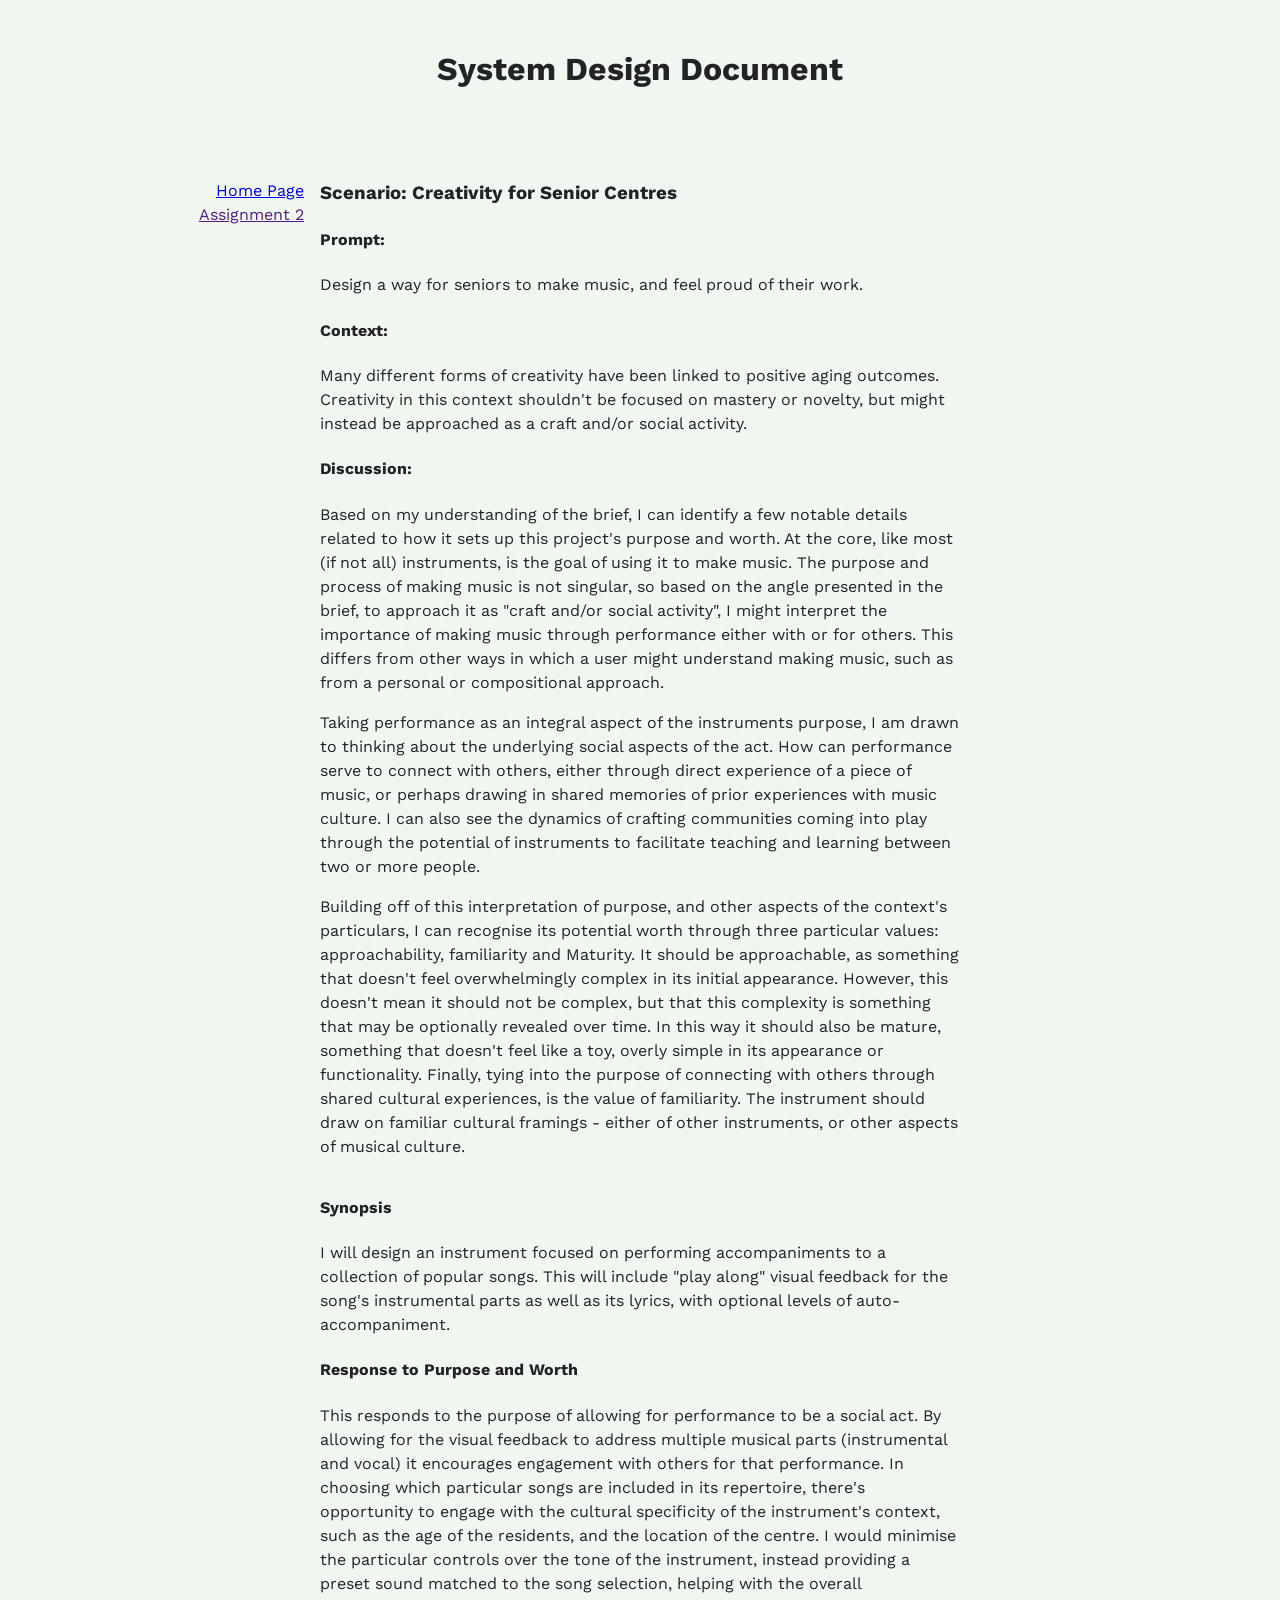
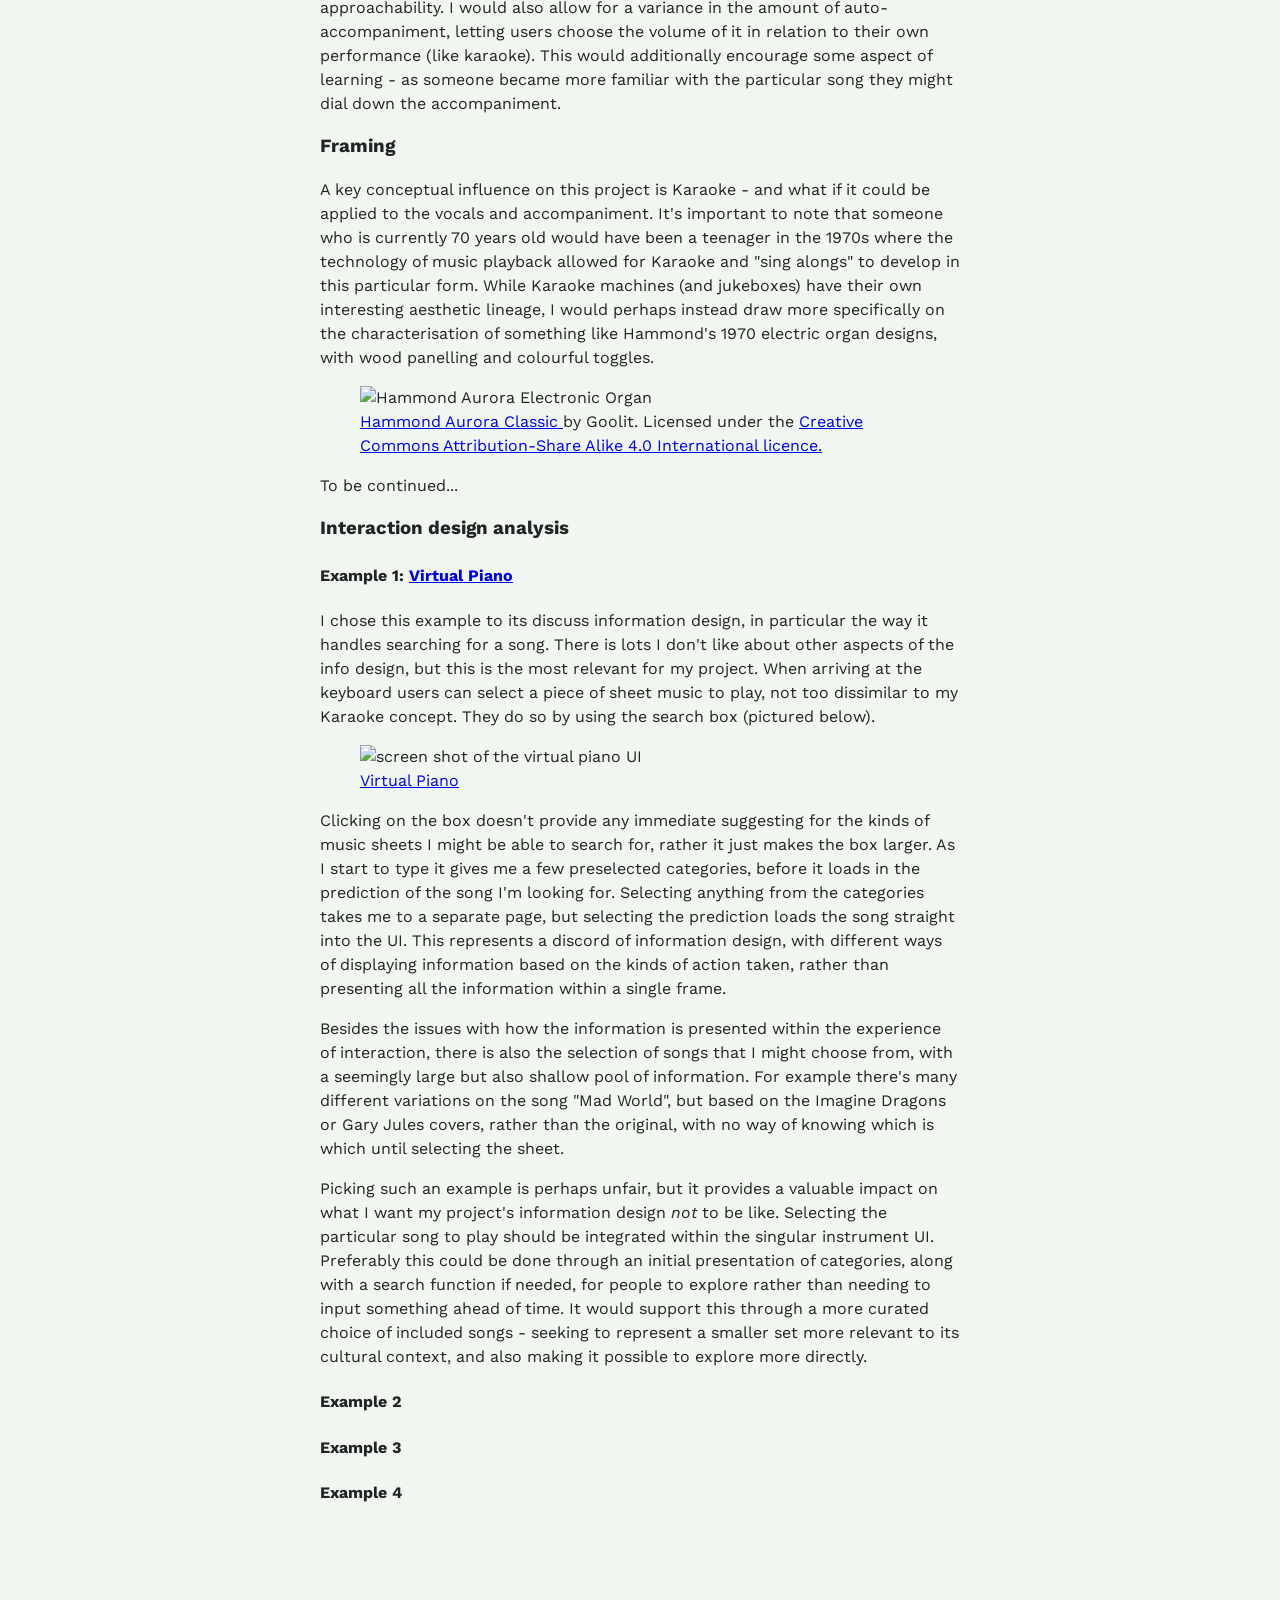
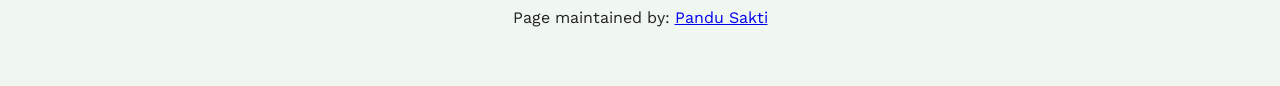
==== Assignment1.html @ c4a5e661 "added ass1 added assignment 1 section to my page since last week I arrive late" ====
<!doctype html>
<html lang="en">
<head>
    <meta charset="UTF-8">
    <meta name="viewport"
          content="width=device-width, user-scalable=no, initial-scale=1.0, maximum-scale=1.0, minimum-scale=1.0">
    <meta http-equiv="X-UA-Compatible" content="ie=edge">

<!-- !!!!! -->
<!--    change this to refer to your specific page  -->
    <title>Assightment 1</title>

<!-- !!!!! -->
<!--  change this to your preferred icon  -->
    <!-- favicon was sourced from favicon.io but the original graphics are copyright 2020 Twitter, Inc
    and other contributors -->
    <!-- They are licensed under CC-BY 4.0 as linked below -->
    <!-- https://creativecommons.org/licenses/by/4.0/ -->
    <link rel="icon" type="image/png" href="./assets/icons/favicon.png">

    <link rel="stylesheet" href="reset.css">
    <link rel="stylesheet" href="style.css">
</head>
<body>

    <header>
<!-- !!!!! -->
<!--    change this to your preferred online name  -->
        <h1>System Design Document</h1>
    </header>

    <div class="mainNavContainer">

        <nav>
            <a href="index.html">Home Page</a>
            <a href="">Assignment 2</a>
        </nav>

        <main>

            <section id="scenario-section">

                <h3>Scenario: Creativity for Senior Centres</h3>

                <h4>Prompt:</h4>

                <p>Design a way for seniors to make music, and feel proud of their work.</p>

                <h4>Context:</h4>

                <p>
                    Many different forms of creativity have been linked to positive aging outcomes. Creativity in this
                    context shouldn't be focused on mastery or novelty, but might instead be approached as a craft
                    and/or social activity.
                </p>

                <h4>Discussion:</h4>

                <p>
                    Based on my understanding of the brief, I can identify a few notable details related to how it
                    sets up this project's purpose and worth. At the core, like most (if not all) instruments, is the goal
                    of using it to make music. The purpose and process of making music is not singular, so based on the
                    angle presented in the brief, to approach it as "craft and/or social activity", I might interpret
                    the importance of making music through performance either with or for others. This differs from other
                    ways in which a user might understand making music, such as from a personal or compositional approach.
                </p>

                <p>
                    Taking performance as an integral aspect of the instruments purpose, I am drawn to thinking about
                    the underlying social aspects of the act. How can performance serve to connect with others, either
                    through direct experience of a piece of music, or perhaps drawing in shared memories of prior
                    experiences with music culture. I can also see the dynamics of crafting communities coming into play
                    through the potential of instruments to facilitate teaching and learning between two or more people.
                </p>

                <p>
                    Building off of this interpretation of purpose, and other aspects of the context's particulars, I can
                    recognise its potential worth through three particular values: approachability, familiarity and Maturity.
                    It should be approachable, as something that doesn't feel overwhelmingly complex in its initial appearance.
                    However, this doesn't mean it should not be complex, but that this complexity is something that may
                    be optionally revealed over time. In this way it should also be mature, something that doesn't feel
                    like a toy, overly simple in its appearance or functionality. Finally, tying into the purpose of
                    connecting with others through shared cultural experiences, is the value of familiarity. The instrument
                    should draw on familiar cultural framings - either of other instruments, or other aspects of musical
                    culture.
                </p>

            </section>

            <section>

                <h4>Synopsis</h4>

                <p>
                    I will design an instrument focused on performing accompaniments to a collection of popular songs. This
                    will include "play along" visual feedback for the song's instrumental parts as well as its lyrics,
                    with optional levels of auto-accompaniment.
                </p>

                <h4>Response to Purpose and Worth</h4>

                <p>
                    This responds to the purpose of allowing for performance to be a social act. By allowing for the visual
                    feedback to address multiple musical parts (instrumental and vocal) it encourages engagement with
                    others for that performance. In choosing which particular songs are included in its repertoire,
                    there's opportunity to engage with the cultural specificity of the instrument's context, such as the
                    age of the residents, and the location of the centre. I would minimise the particular controls over
                    the tone of the instrument, instead providing a preset sound matched to the song selection, helping
                    with the overall approachability. I would also allow for a variance in the amount of auto-accompaniment,
                    letting users choose the volume of it in relation to their own performance (like karaoke). This would
                    additionally encourage some aspect of learning - as someone became more familiar with the particular
                    song they might dial down the accompaniment.
                </p>

            </section>

            <section>
                <h3>Framing</h3>
                <p>
                    A key conceptual influence on this project is Karaoke - and what if it could be applied to the
                    vocals and accompaniment. It's important to note that someone who is currently 70 years old would
                    have been a teenager in the 1970s where the technology of music playback allowed for Karaoke and
                    "sing alongs" to develop in this particular form. While Karaoke machines (and jukeboxes) have their
                    own interesting aesthetic lineage, I would perhaps instead draw more specifically on the characterisation
                    of something like Hammond's 1970 electric organ designs, with wood panelling and colourful toggles.
                </p>
                <figure>
                    <img src="https://upload.wikimedia.org/wikipedia/commons/9/9a/Hammond_Aurora_Classic.jpg" alt="Hammond Aurora Electronic Organ">
                    <figcaption>
                        <a href="https://commons.wikimedia.org/wiki/File:Hammond_Aurora_Classic.jpg">
                            Hammond Aurora Classic
                        </a>
                         by Goolit. Licensed under the
                        <a href="https://creativecommons.org/licenses/by-sa/4.0/deed.en">
                            Creative Commons Attribution-Share Alike 4.0 International licence.
                        </a>
                    </figcaption>
                </figure>
                <p>
                    To be continued...
                </p>

            </section>

            <section>
                <h3>Interaction design analysis</h3>
                <h4>
                    Example 1:
                    <a href="https://virtualpiano.net/?song-post-32683" target="_blank">Virtual Piano</a>
                </h4>
                <p>
                    I chose this example to its discuss information design, in particular the way it handles
                    searching for a song. There is lots I don't like about other aspects of the info design, but
                    this is the most relevant for my project. When arriving at the keyboard users can select a
                    piece of sheet music to play, not too dissimilar to my Karaoke concept. They do so by using
                    the search box (pictured below).
                </p>

                <figure>
                    <img src="./assets/images/virtualPiano_screenGrab1.PNG.jpg" alt="screen shot of the virtual piano UI">
                    <figcaption>
                        <a href="https://virtualpiano.net/">Virtual Piano</a>
                    </figcaption>
                </figure>

                <p>
                    Clicking on the box doesn't provide any immediate suggesting for the kinds of music sheets I might
                    be able to search for, rather it just makes the box larger. As I start to type it gives me a few
                    preselected categories, before it loads in the prediction of the song I'm looking for. Selecting
                    anything from the categories takes me to a separate page, but selecting the prediction loads the
                    song straight into the UI. This represents a discord of information design, with different ways of
                    displaying information based on the kinds of action taken, rather than presenting all the information
                    within a single frame.
                </p>
                <p>
                    Besides the issues with how the information is presented within the experience of interaction, there
                    is also the selection of songs that I might choose from, with a seemingly large but also shallow pool
                    of information. For example there's many different variations on the song "Mad World", but based on
                    the Imagine Dragons or Gary Jules covers, rather than the original, with no way of knowing which is
                    which until selecting the sheet.
                </p>
                <p>
                    Picking such an example is perhaps unfair, but it provides a valuable impact on what I want my
                    project's information design <em>not</em> to be like. Selecting the particular song to play should
                    be integrated within the singular instrument UI. Preferably this could be done through an initial
                    presentation of categories, along with a search function if needed, for people to explore rather than
                    needing to input something ahead of time. It would support this through a more curated choice of
                    included songs - seeking to represent a smaller set more relevant to its cultural context, and also
                    making it possible to explore more directly.
                </p>
                <h4>Example 2</h4>
                <h4>Example 3</h4>
                <h4>Example 4</h4>
            </section>

        </main>
    
        <!-- this is an empty element which helps with spacing -->
        <aside></aside>

    </div>

    <footer>
        <p>
<!-- !!!!! -->
<!--    change this to your preferred online name and update link to refer to your github page  -->
            Page maintained by:
            <a href="https://github.com/pandurmit" target="_blank">
            Pandu Sakti
            </a>
            <a href="link miro"
                Community of Practice Documentation
        </p>
    </footer>
</body>
</html>
---- style.css ----
/*!!!!!*/
/*add in your own font imports here*/
/*remember to update them in the rest of the CSS : eg the body selector*/
@import url('https://fonts.googleapis.com/css2?family=Work+Sans:ital,wght@0,100..900;1,100..900&display=swap');

/*!!!!!*/
/*change out, and/or add colours to the colour scheme*/
:root{
    /* basic 2-bit palette from 1bit Monitor Glow Palette by Polyducks */
    /* https://lospec.com/palette-list/1bit-monitor-glow */
    --colour-1: #222323;
    --colour-2: #f0f6f0;
}

/* this swaps the colour order to account for user's OS dark mode */
/*!!!!!*/
/*remember to update the colours here too to reflect the above changes*/
@media (prefers-color-scheme: dark) {
    :root{
        --colour-1: #f0f6f0;
        --colour-2: #222323;
    }
}


body {
    background-color: var(--colour-2);
    color: var(--colour-1);
    font-family: 'Work Sans', sans-serif;
    line-height: 1.5;
    padding: 1rem;
    display: flex;
    flex-direction: column;
    gap: 1rem;
}

header {
    display: flex;
    justify-content: center;
    margin-block-end: 3rem;
}

.mainNavContainer {
    flex: 1;
    display: flex;
    justify-content: center;
    gap: 1rem;
}

nav {
    display: flex;
    flex-direction: column;
    min-width: fit-content;
    flex: 1;
    align-items: flex-end;
}

main {
    display: flex;
    flex-direction: column;
    align-items: center;
}

Section {
    max-width: 80rch;
}

h3 {
    margin-top: 0;
}

aside {
    visibility: hidden;
    flex: 1;
}

footer {
    display: flex;
    justify-content: center;
    margin-block-start: 3rem;
}

/*technique from Kevin Powell*/
/*https://youtu.be/CU8Plk-53RU?si=zMpP0Pfbg1SaXeDB&t=255*/
/*longer post about how this works and the * + * selector*/
/*https://alistapart.com/article/axiomatic-css-and-lobotomized-owls/*/
.prose > * + * {
    margin-block-start: var(--prose-flow, 1em);
}

/* breakpoints from Material Design Spec https://m3.material.io/foundations/layout/breakpoints/overview */
/* while sometimes mobile first is recommended, as we will be focused on desktop, we will start there */

/* assumed base sizing is large (1200–1599px) : desktop  */

/* extra-large breakpoint : desktop, ultrawide monitors */
@media (width > 1600px) {

}

/* expanded breakpoint : phone or tablet in landscape, desktop */
@media (width < 1200px) {
    header {
        margin-block-end: 2rem;
    }
    footer {
        margin-block-start: 2rem;
    }
}
/* medium breakpoint : tablet in portrait */
@media (width < 840px) {
    header {
        margin-block-end: 1rem;
    }
    .mainNavContainer {
        flex-direction: column;
        justify-content: flex-start;
        align-items: center;
    }
    nav {
        flex: 0;
        width: 100%;
        max-width: 80rch;
        justify-content: space-between;
        flex-direction: row;
    }
    main {
        flex: 1;
    }
    aside {
        flex: 0;
    }
    footer {
        margin-block-start: 1rem;
    }
}
/* compact breakpoint : phone in portrait */
@media (width < 600px) {

}
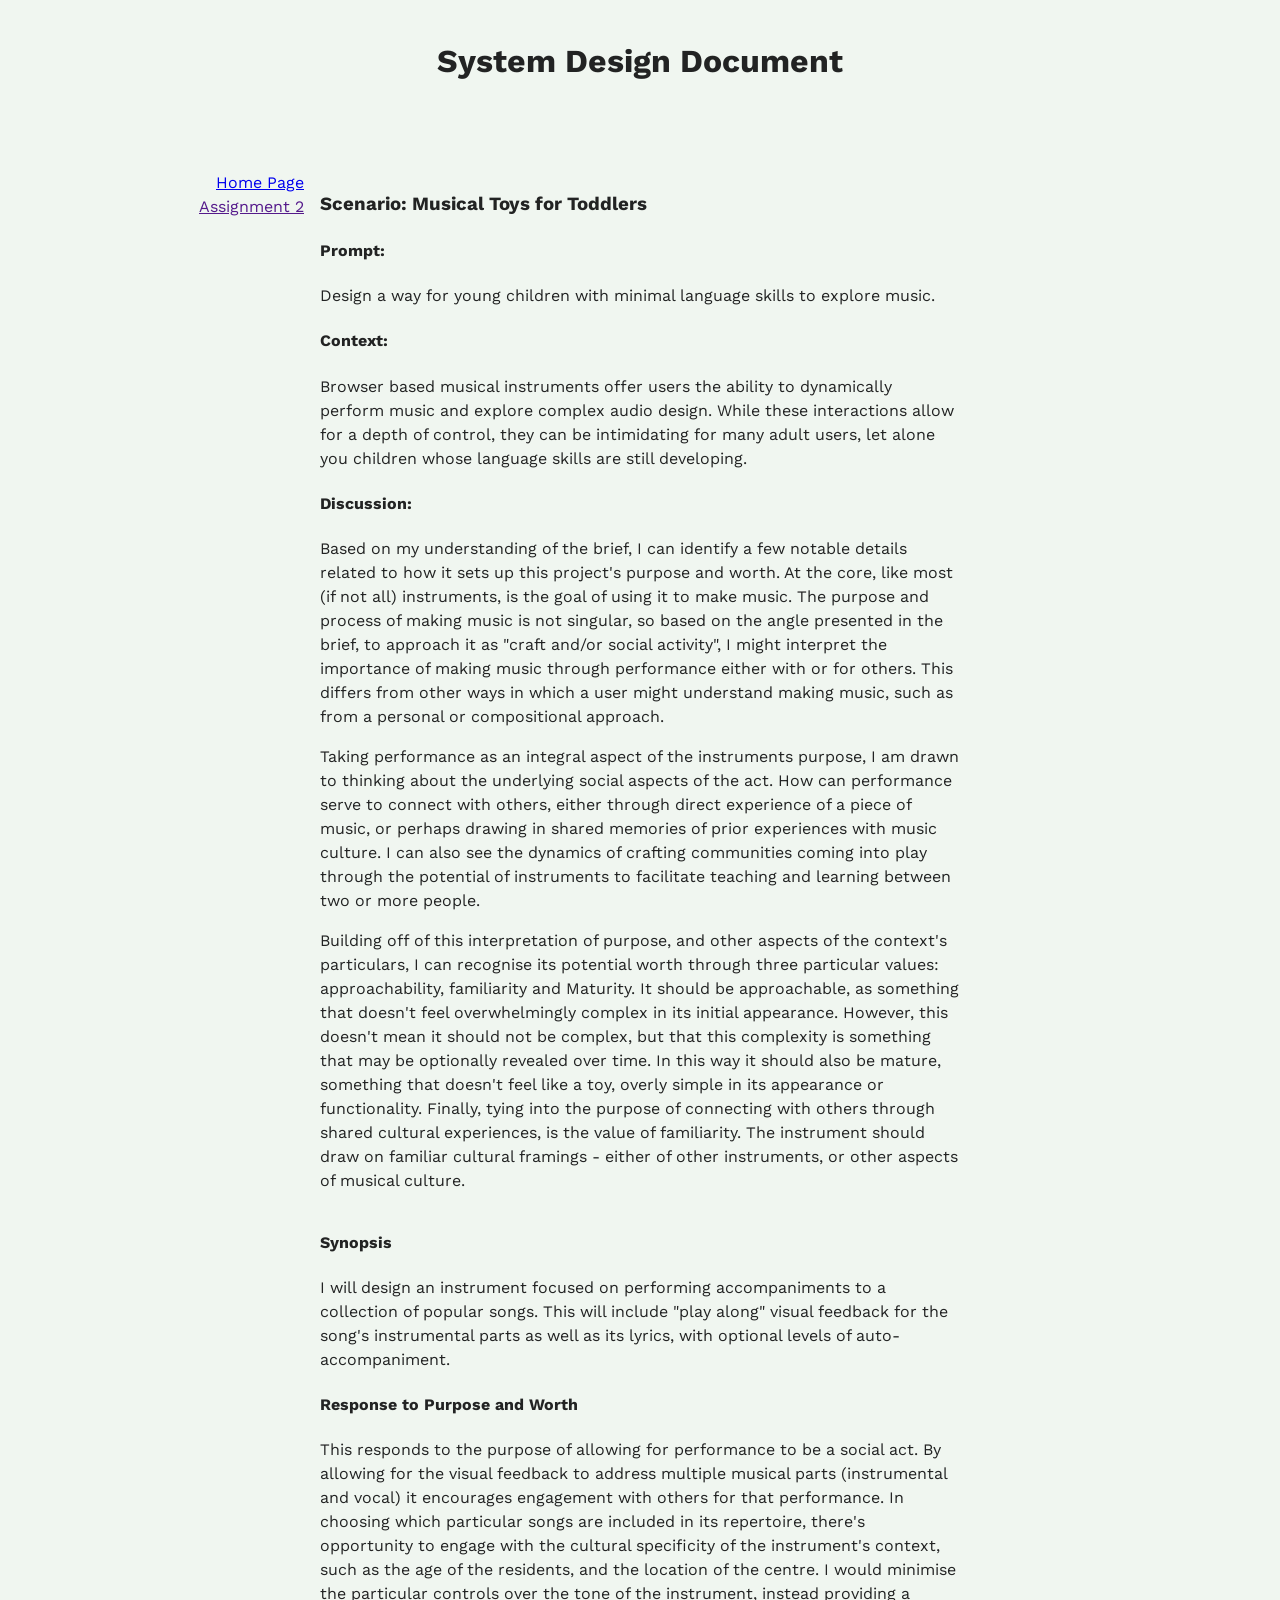
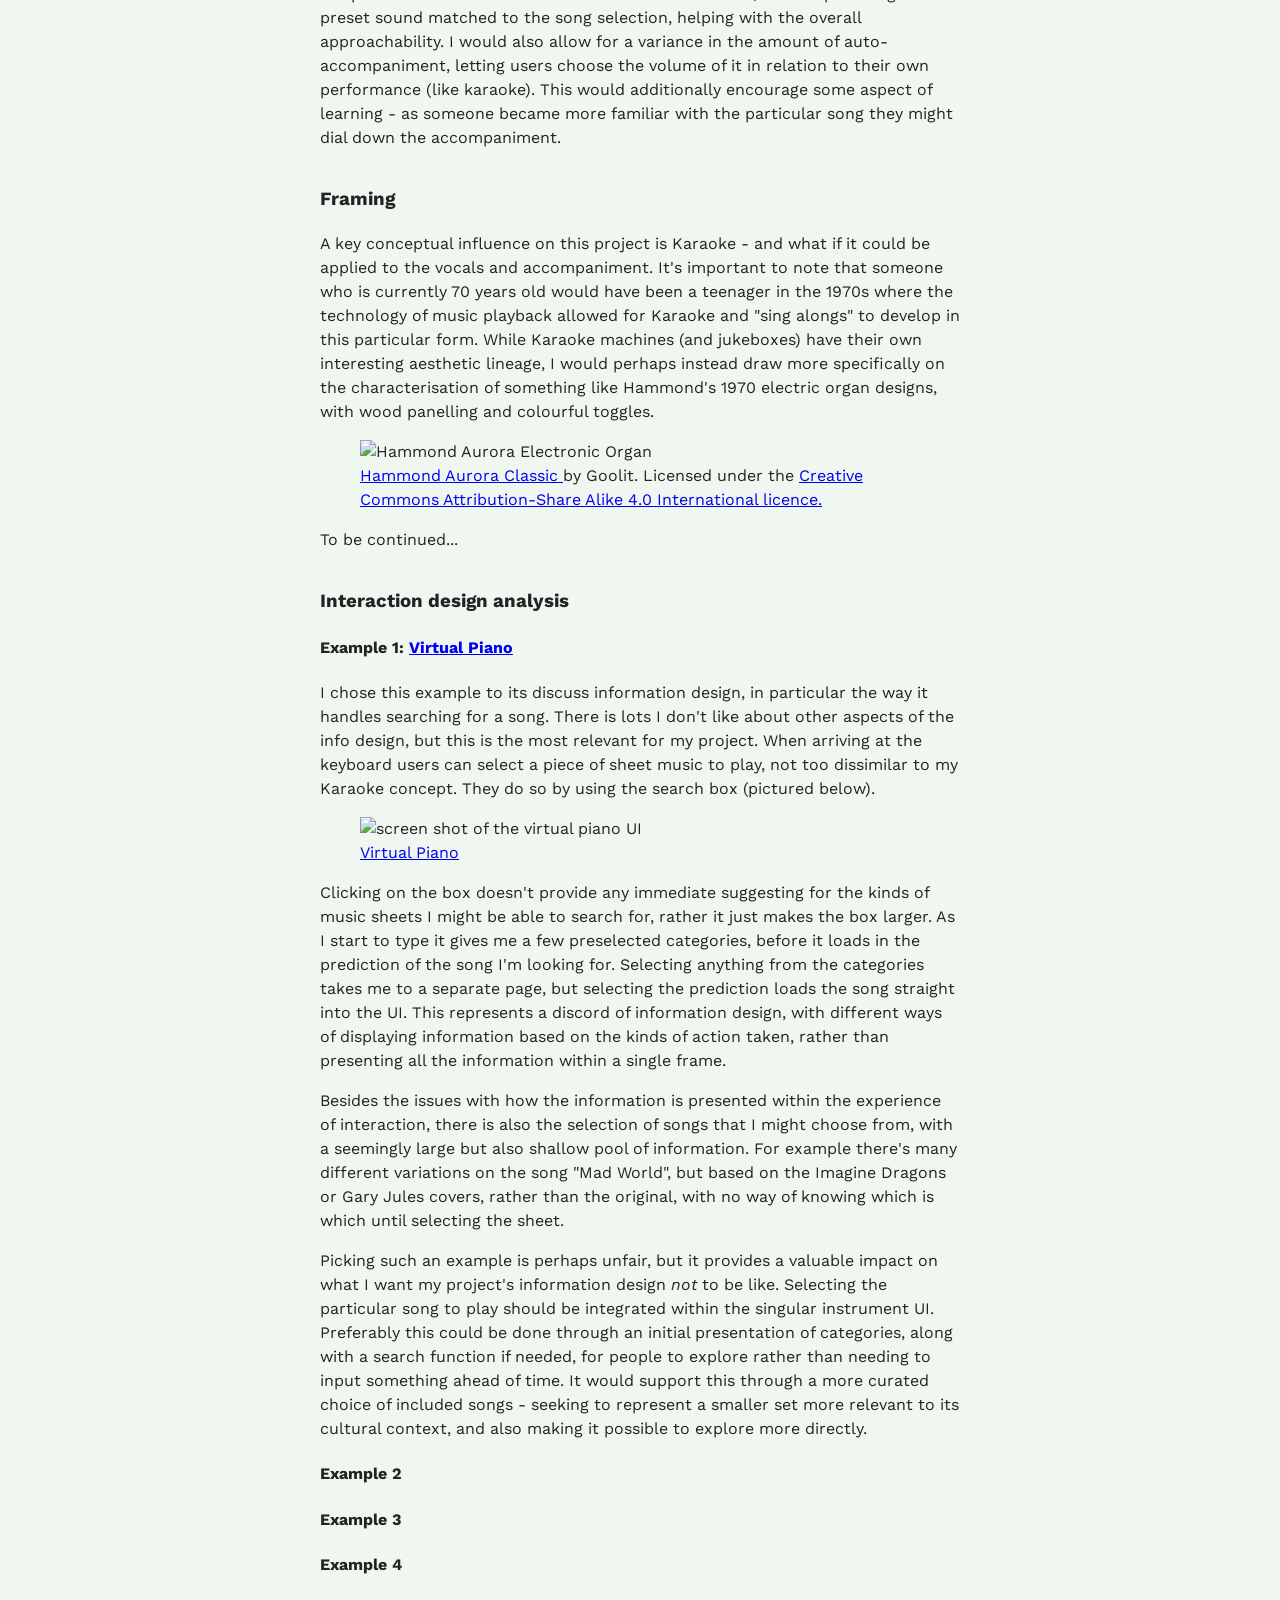
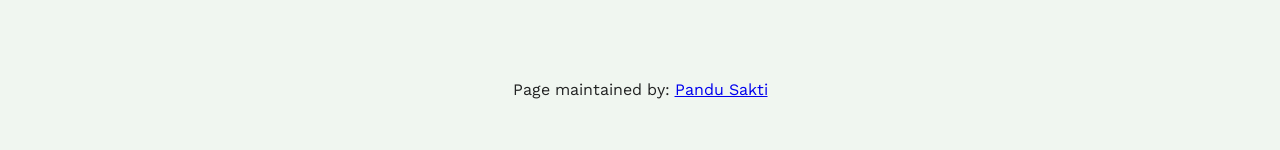
==== commit 56a93467: "adding the prompt added the scenario, prompt, and context for the assignment" ====
--- a/Assignment1.html
+++ b/Assignment1.html
@@ -40,18 +40,16 @@
 
             <section id="scenario-section">
 
-                <h3>Scenario: Creativity for Senior Centres</h3>
+                <h3>Scenario: Musical Toys for Toddlers</h3>
 
                 <h4>Prompt:</h4>
 
-                <p>Design a way for seniors to make music, and feel proud of their work.</p>
+                <p>Design a way for young children with minimal language skills to explore music.</p>
 
                 <h4>Context:</h4>
 
                 <p>
-                    Many different forms of creativity have been linked to positive aging outcomes. Creativity in this
-                    context shouldn't be focused on mastery or novelty, but might instead be approached as a craft
-                    and/or social activity.
+                    Browser based musical instruments offer users the ability to dynamically perform music and explore complex audio design. While these interactions allow for a depth of control, they can be intimidating for many adult users, let alone you children whose language skills are still developing.
                 </p>
 
                 <h4>Discussion:</h4>
--- a/style.css
+++ b/style.css
@@ -61,11 +61,11 @@
     align-items: center;
 }
 
-Section {
+section {
     max-width: 80rch;
 }
 
-h3 {
+.firstSectionHeading {
     margin-top: 0;
 }
 
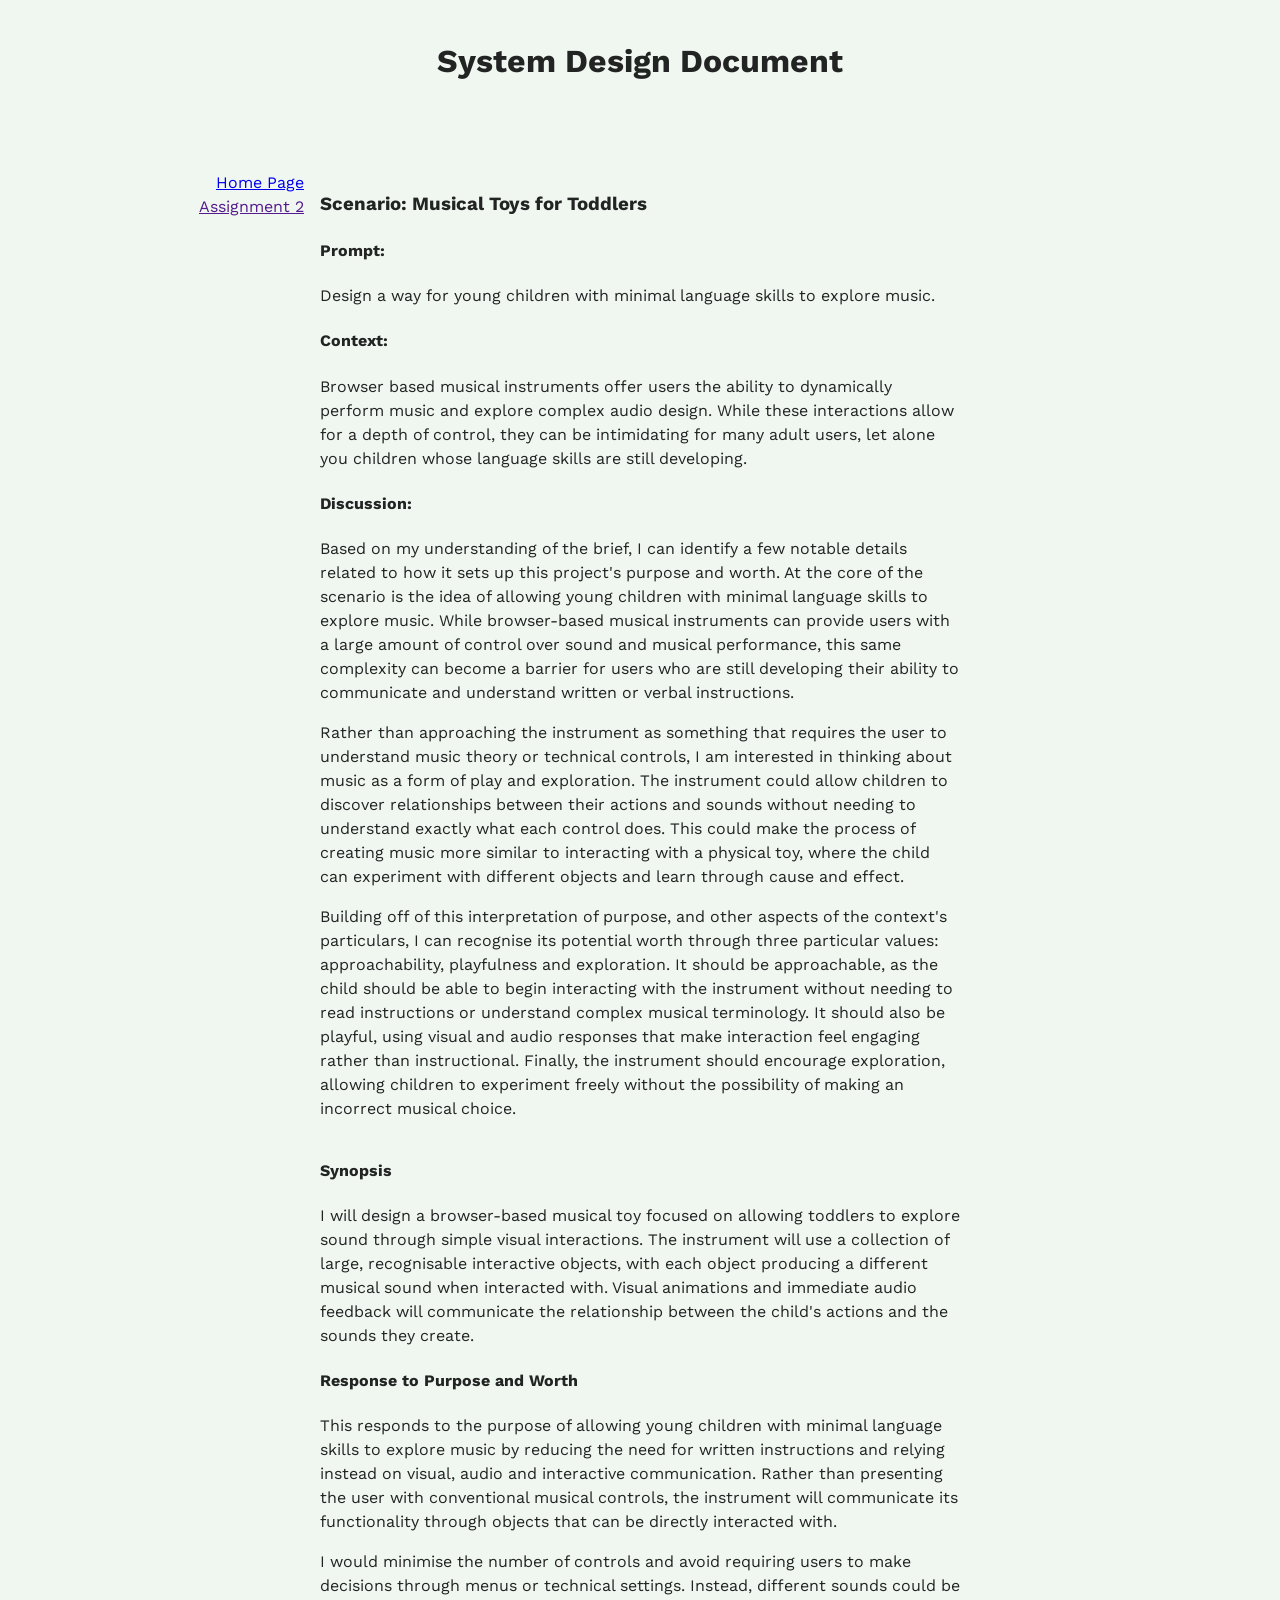
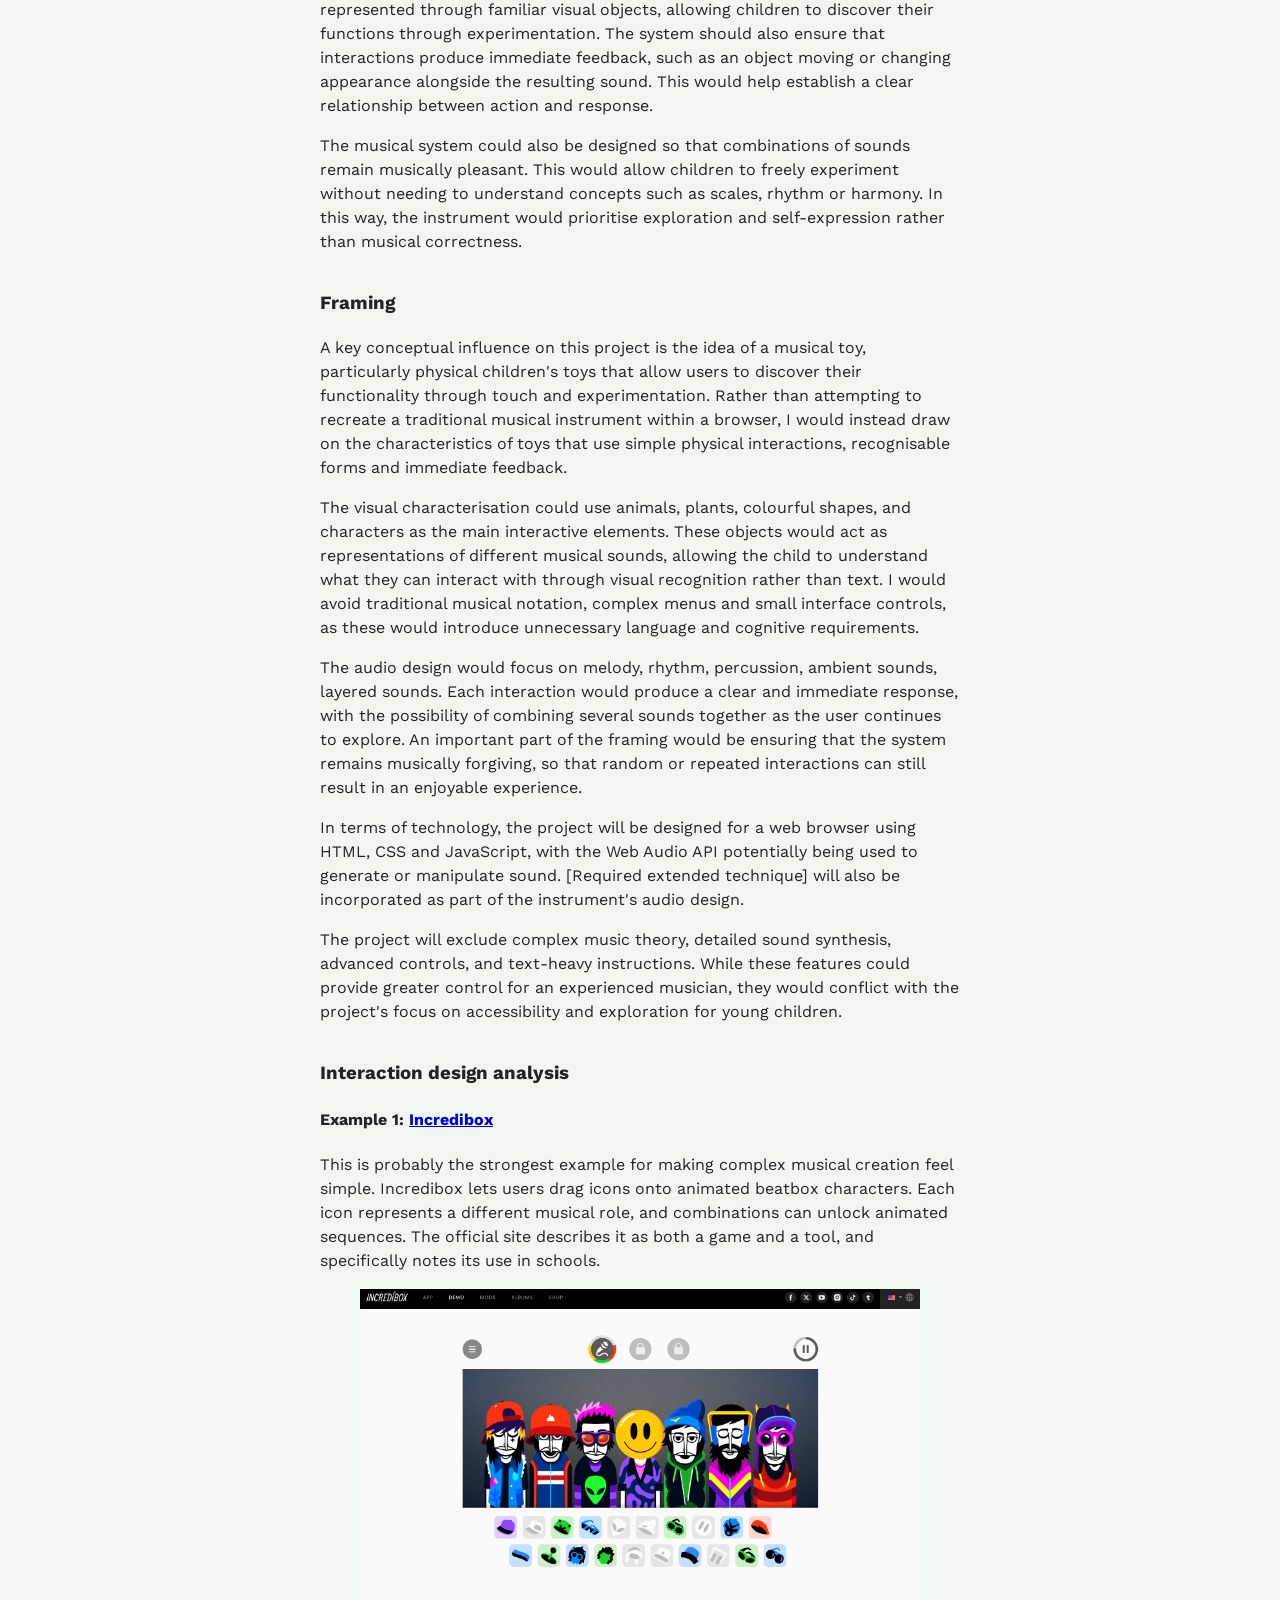
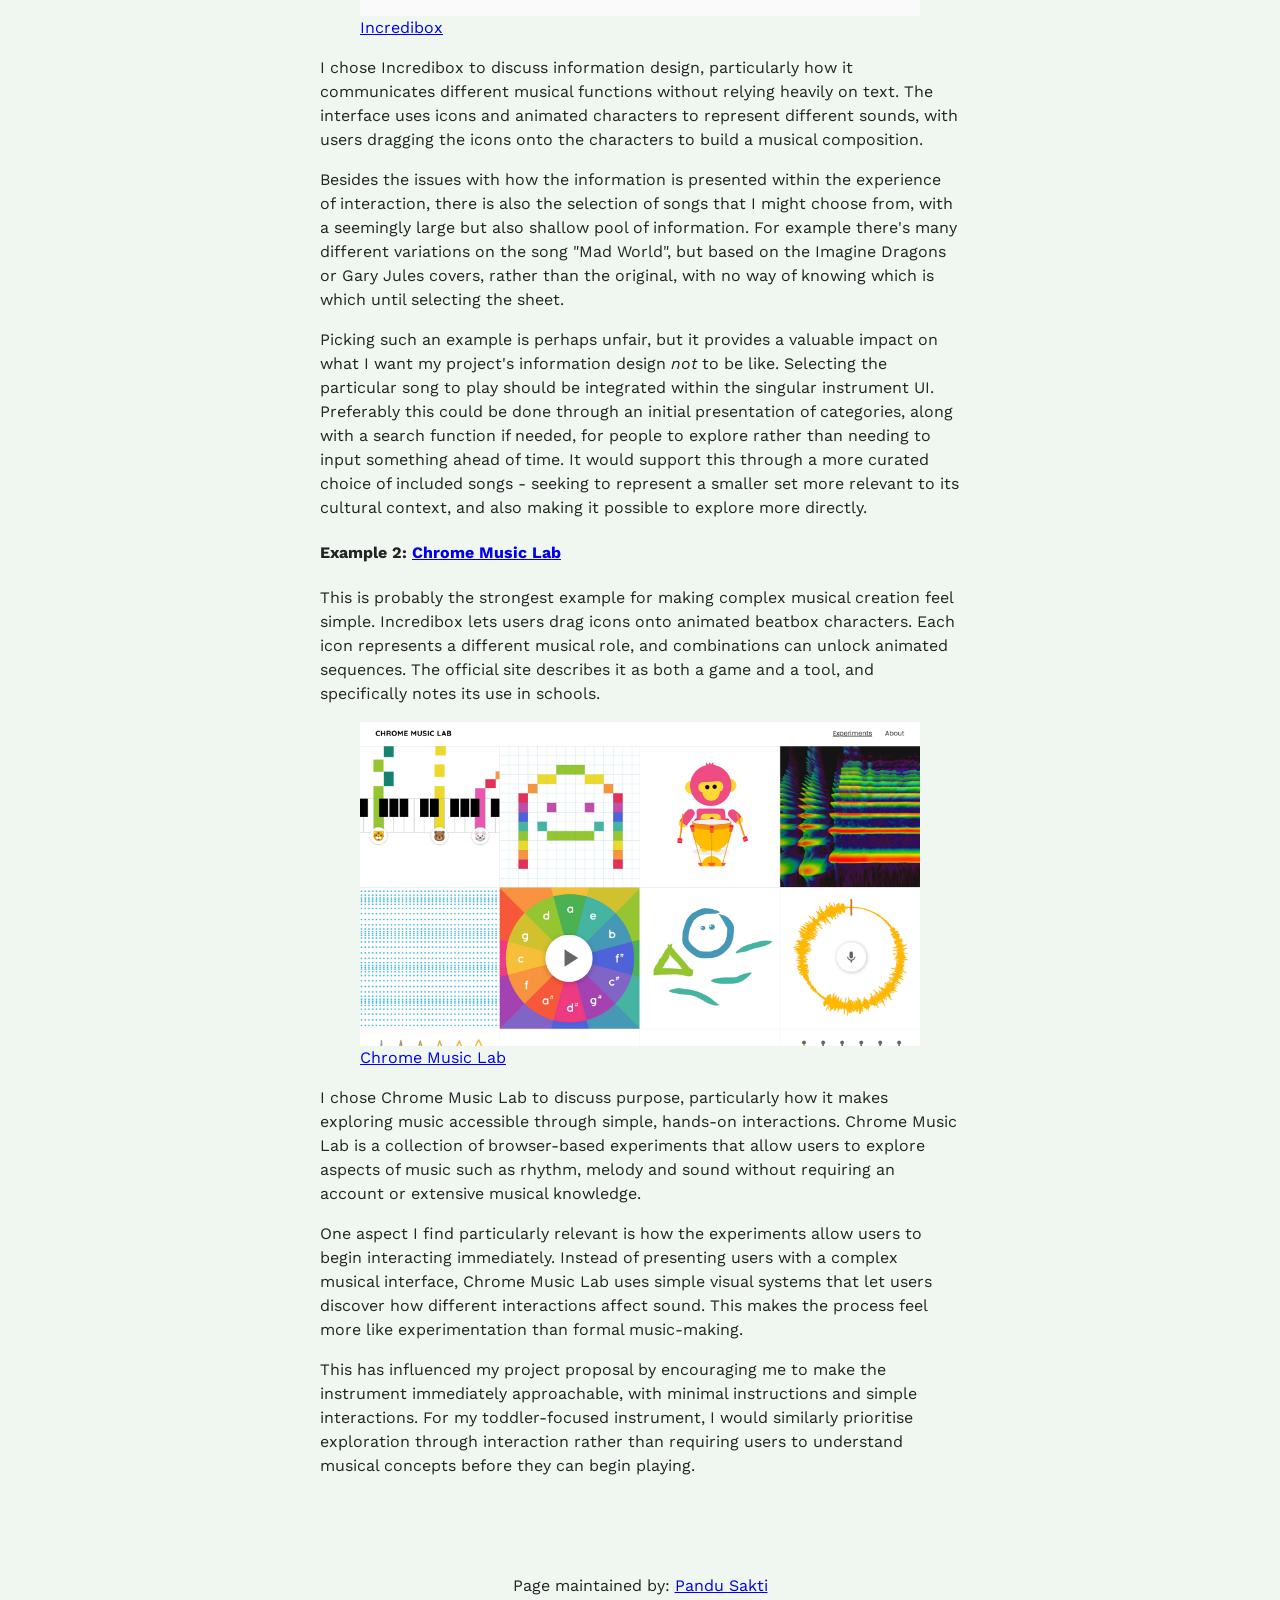
==== commit ef60a411: "Final add everything" ====
--- a/Assignment1.html
+++ b/Assignment1.html
@@ -55,32 +55,15 @@
                 <h4>Discussion:</h4>
 
                 <p>
-                    Based on my understanding of the brief, I can identify a few notable details related to how it
-                    sets up this project's purpose and worth. At the core, like most (if not all) instruments, is the goal
-                    of using it to make music. The purpose and process of making music is not singular, so based on the
-                    angle presented in the brief, to approach it as "craft and/or social activity", I might interpret
-                    the importance of making music through performance either with or for others. This differs from other
-                    ways in which a user might understand making music, such as from a personal or compositional approach.
-                </p>
-
-                <p>
-                    Taking performance as an integral aspect of the instruments purpose, I am drawn to thinking about
-                    the underlying social aspects of the act. How can performance serve to connect with others, either
-                    through direct experience of a piece of music, or perhaps drawing in shared memories of prior
-                    experiences with music culture. I can also see the dynamics of crafting communities coming into play
-                    through the potential of instruments to facilitate teaching and learning between two or more people.
-                </p>
-
-                <p>
-                    Building off of this interpretation of purpose, and other aspects of the context's particulars, I can
-                    recognise its potential worth through three particular values: approachability, familiarity and Maturity.
-                    It should be approachable, as something that doesn't feel overwhelmingly complex in its initial appearance.
-                    However, this doesn't mean it should not be complex, but that this complexity is something that may
-                    be optionally revealed over time. In this way it should also be mature, something that doesn't feel
-                    like a toy, overly simple in its appearance or functionality. Finally, tying into the purpose of
-                    connecting with others through shared cultural experiences, is the value of familiarity. The instrument
-                    should draw on familiar cultural framings - either of other instruments, or other aspects of musical
-                    culture.
+                    Based on my understanding of the brief, I can identify a few notable details related to how it sets up this project's purpose and worth. At the core of the scenario is the idea of allowing young children with minimal language skills to explore music. While browser-based musical instruments can provide users with a large amount of control over sound and musical performance, this same complexity can become a barrier for users who are still developing their ability to communicate and understand written or verbal instructions.
+                </p>
+
+                <p>
+                    Rather than approaching the instrument as something that requires the user to understand music theory or technical controls, I am interested in thinking about music as a form of play and exploration. The instrument could allow children to discover relationships between their actions and sounds without needing to understand exactly what each control does. This could make the process of creating music more similar to interacting with a physical toy, where the child can experiment with different objects and learn through cause and effect.
+                </p>
+
+                <p>
+                    Building off of this interpretation of purpose, and other aspects of the context's particulars, I can recognise its potential worth through three particular values: approachability, playfulness and exploration. It should be approachable, as the child should be able to begin interacting with the instrument without needing to read instructions or understand complex musical terminology. It should also be playful, using visual and audio responses that make interaction feel engaging rather than instructional. Finally, the instrument should encourage exploration, allowing children to experiment freely without the possibility of making an incorrect musical choice.
                 </p>
 
             </section>
@@ -90,24 +73,21 @@
                 <h4>Synopsis</h4>
 
                 <p>
-                    I will design an instrument focused on performing accompaniments to a collection of popular songs. This
-                    will include "play along" visual feedback for the song's instrumental parts as well as its lyrics,
-                    with optional levels of auto-accompaniment.
+                    I will design a browser-based musical toy focused on allowing toddlers to explore sound through simple visual interactions. The instrument will use a collection of large, recognisable interactive objects, with each object producing a different musical sound when interacted with. Visual animations and immediate audio feedback will communicate the relationship between the child's actions and the sounds they create.
                 </p>
 
                 <h4>Response to Purpose and Worth</h4>
 
                 <p>
-                    This responds to the purpose of allowing for performance to be a social act. By allowing for the visual
-                    feedback to address multiple musical parts (instrumental and vocal) it encourages engagement with
-                    others for that performance. In choosing which particular songs are included in its repertoire,
-                    there's opportunity to engage with the cultural specificity of the instrument's context, such as the
-                    age of the residents, and the location of the centre. I would minimise the particular controls over
-                    the tone of the instrument, instead providing a preset sound matched to the song selection, helping
-                    with the overall approachability. I would also allow for a variance in the amount of auto-accompaniment,
-                    letting users choose the volume of it in relation to their own performance (like karaoke). This would
-                    additionally encourage some aspect of learning - as someone became more familiar with the particular
-                    song they might dial down the accompaniment.
+                    This responds to the purpose of allowing young children with minimal language skills to explore music by reducing the need for written instructions and relying instead on visual, audio and interactive communication. Rather than presenting the user with conventional musical controls, the instrument will communicate its functionality through objects that can be directly interacted with.
+                </p>
+
+                <p>
+                    I would minimise the number of controls and avoid requiring users to make decisions through menus or technical settings. Instead, different sounds could be represented through familiar visual objects, allowing children to discover their functions through experimentation. The system should also ensure that interactions produce immediate feedback, such as an object moving or changing appearance alongside the resulting sound. This would help establish a clear relationship between action and response.
+                </p>
+
+                <p>
+                    The musical system could also be designed so that combinations of sounds remain musically pleasant. This would allow children to freely experiment without needing to understand concepts such as scales, rhythm or harmony. In this way, the instrument would prioritise exploration and self-expression rather than musical correctness.
                 </p>
 
             </section>
@@ -115,28 +95,25 @@
             <section>
                 <h3>Framing</h3>
                 <p>
-                    A key conceptual influence on this project is Karaoke - and what if it could be applied to the
-                    vocals and accompaniment. It's important to note that someone who is currently 70 years old would
-                    have been a teenager in the 1970s where the technology of music playback allowed for Karaoke and
-                    "sing alongs" to develop in this particular form. While Karaoke machines (and jukeboxes) have their
-                    own interesting aesthetic lineage, I would perhaps instead draw more specifically on the characterisation
-                    of something like Hammond's 1970 electric organ designs, with wood panelling and colourful toggles.
-                </p>
-                <figure>
-                    <img src="https://upload.wikimedia.org/wikipedia/commons/9/9a/Hammond_Aurora_Classic.jpg" alt="Hammond Aurora Electronic Organ">
-                    <figcaption>
-                        <a href="https://commons.wikimedia.org/wiki/File:Hammond_Aurora_Classic.jpg">
-                            Hammond Aurora Classic
-                        </a>
-                         by Goolit. Licensed under the
-                        <a href="https://creativecommons.org/licenses/by-sa/4.0/deed.en">
-                            Creative Commons Attribution-Share Alike 4.0 International licence.
-                        </a>
-                    </figcaption>
-                </figure>
-                <p>
-                    To be continued...
-                </p>
+                    A key conceptual influence on this project is the idea of a musical toy, particularly physical children's toys that allow users to discover their functionality through touch and experimentation. Rather than attempting to recreate a traditional musical instrument within a browser, I would instead draw on the characteristics of toys that use simple physical interactions, recognisable forms and immediate feedback.
+                </p>
+
+                <p>
+                    The visual characterisation could use animals, plants, colourful shapes, and characters as the main interactive elements. These objects would act as representations of different musical sounds, allowing the child to understand what they can interact with through visual recognition rather than text. I would avoid traditional musical notation, complex menus and small interface controls, as these would introduce unnecessary language and cognitive requirements.
+                </p>
+
+                <p>
+                    The audio design would focus on melody, rhythm, percussion, ambient sounds, layered sounds. Each interaction would produce a clear and immediate response, with the possibility of combining several sounds together as the user continues to explore. An important part of the framing would be ensuring that the system remains musically forgiving, so that random or repeated interactions can still result in an enjoyable experience.
+                </p>
+
+                <p>
+                    In terms of technology, the project will be designed for a web browser using HTML, CSS and JavaScript, with the Web Audio API potentially being used to generate or manipulate sound. [Required extended technique] will also be incorporated as part of the instrument's audio design.
+                </p>
+
+                <p>
+                    The project will exclude complex music theory, detailed sound synthesis, advanced controls, and text-heavy instructions. While these features could provide greater control for an experienced musician, they would conflict with the project's focus on accessibility and exploration for young children.
+                </p>
+             
 
             </section>
 
@@ -144,31 +121,21 @@
                 <h3>Interaction design analysis</h3>
                 <h4>
                     Example 1:
-                    <a href="https://virtualpiano.net/?song-post-32683" target="_blank">Virtual Piano</a>
+                    <a href="https://www.incredibox.com" target="_blank">Incredibox</a>
                 </h4>
                 <p>
-                    I chose this example to its discuss information design, in particular the way it handles
-                    searching for a song. There is lots I don't like about other aspects of the info design, but
-                    this is the most relevant for my project. When arriving at the keyboard users can select a
-                    piece of sheet music to play, not too dissimilar to my Karaoke concept. They do so by using
-                    the search box (pictured below).
+                    This is probably the strongest example for making complex musical creation feel simple. Incredibox lets users drag icons onto animated beatbox characters. Each icon represents a different musical role, and combinations can unlock animated sequences. The official site describes it as both a game and a tool, and specifically notes its use in schools.
                 </p>
 
                 <figure>
-                    <img src="./assets/images/virtualPiano_screenGrab1.PNG.jpg" alt="screen shot of the virtual piano UI">
+                    <img src="./assets/images/incredibox ss.png" alt="screen shot of Incredibox UI">
                     <figcaption>
-                        <a href="https://virtualpiano.net/">Virtual Piano</a>
+                        <a href="https://www.incredibox.com">Incredibox</a>
                     </figcaption>
                 </figure>
 
                 <p>
-                    Clicking on the box doesn't provide any immediate suggesting for the kinds of music sheets I might
-                    be able to search for, rather it just makes the box larger. As I start to type it gives me a few
-                    preselected categories, before it loads in the prediction of the song I'm looking for. Selecting
-                    anything from the categories takes me to a separate page, but selecting the prediction loads the
-                    song straight into the UI. This represents a discord of information design, with different ways of
-                    displaying information based on the kinds of action taken, rather than presenting all the information
-                    within a single frame.
+                    I chose Incredibox to discuss information design, particularly how it communicates different musical functions without relying heavily on text. The interface uses icons and animated characters to represent different sounds, with users dragging the icons onto the characters to build a musical composition.
                 </p>
                 <p>
                     Besides the issues with how the information is presented within the experience of interaction, there
@@ -186,9 +153,30 @@
                     included songs - seeking to represent a smaller set more relevant to its cultural context, and also
                     making it possible to explore more directly.
                 </p>
-                <h4>Example 2</h4>
-                <h4>Example 3</h4>
-                <h4>Example 4</h4>
+                 <h4>
+                    Example 2:
+                    <a href="https://musiclab.chromeexperiments.com" target="_blank">Chrome Music Lab</a>
+                </h4>
+                <p>
+                    This is probably the strongest example for making complex musical creation feel simple. Incredibox lets users drag icons onto animated beatbox characters. Each icon represents a different musical role, and combinations can unlock animated sequences. The official site describes it as both a game and a tool, and specifically notes its use in schools.
+                </p>
+
+                <figure>
+                    <img src="./assets/images/Chrome music lab.png" alt="screen shot of Chrome Music Lab UI">
+                    <figcaption>
+                        <a href="https://musiclab.chromeexperiments.com">Chrome Music Lab</a>
+                    </figcaption>
+                </figure>
+
+                <p>
+                    I chose Chrome Music Lab to discuss purpose, particularly how it makes exploring music accessible through simple, hands-on interactions. Chrome Music Lab is a collection of browser-based experiments that allow users to explore aspects of music such as rhythm, melody and sound without requiring an account or extensive musical knowledge.
+                </p>
+                <p>
+                    One aspect I find particularly relevant is how the experiments allow users to begin interacting immediately. Instead of presenting users with a complex musical interface, Chrome Music Lab uses simple visual systems that let users discover how different interactions affect sound. This makes the process feel more like experimentation than formal music-making.
+                </p>
+                <p>
+                    This has influenced my project proposal by encouraging me to make the instrument immediately approachable, with minimal instructions and simple interactions. For my toddler-focused instrument, I would similarly prioritise exploration through interaction rather than requiring users to understand musical concepts before they can begin playing.
+                </p>
             </section>
 
         </main>
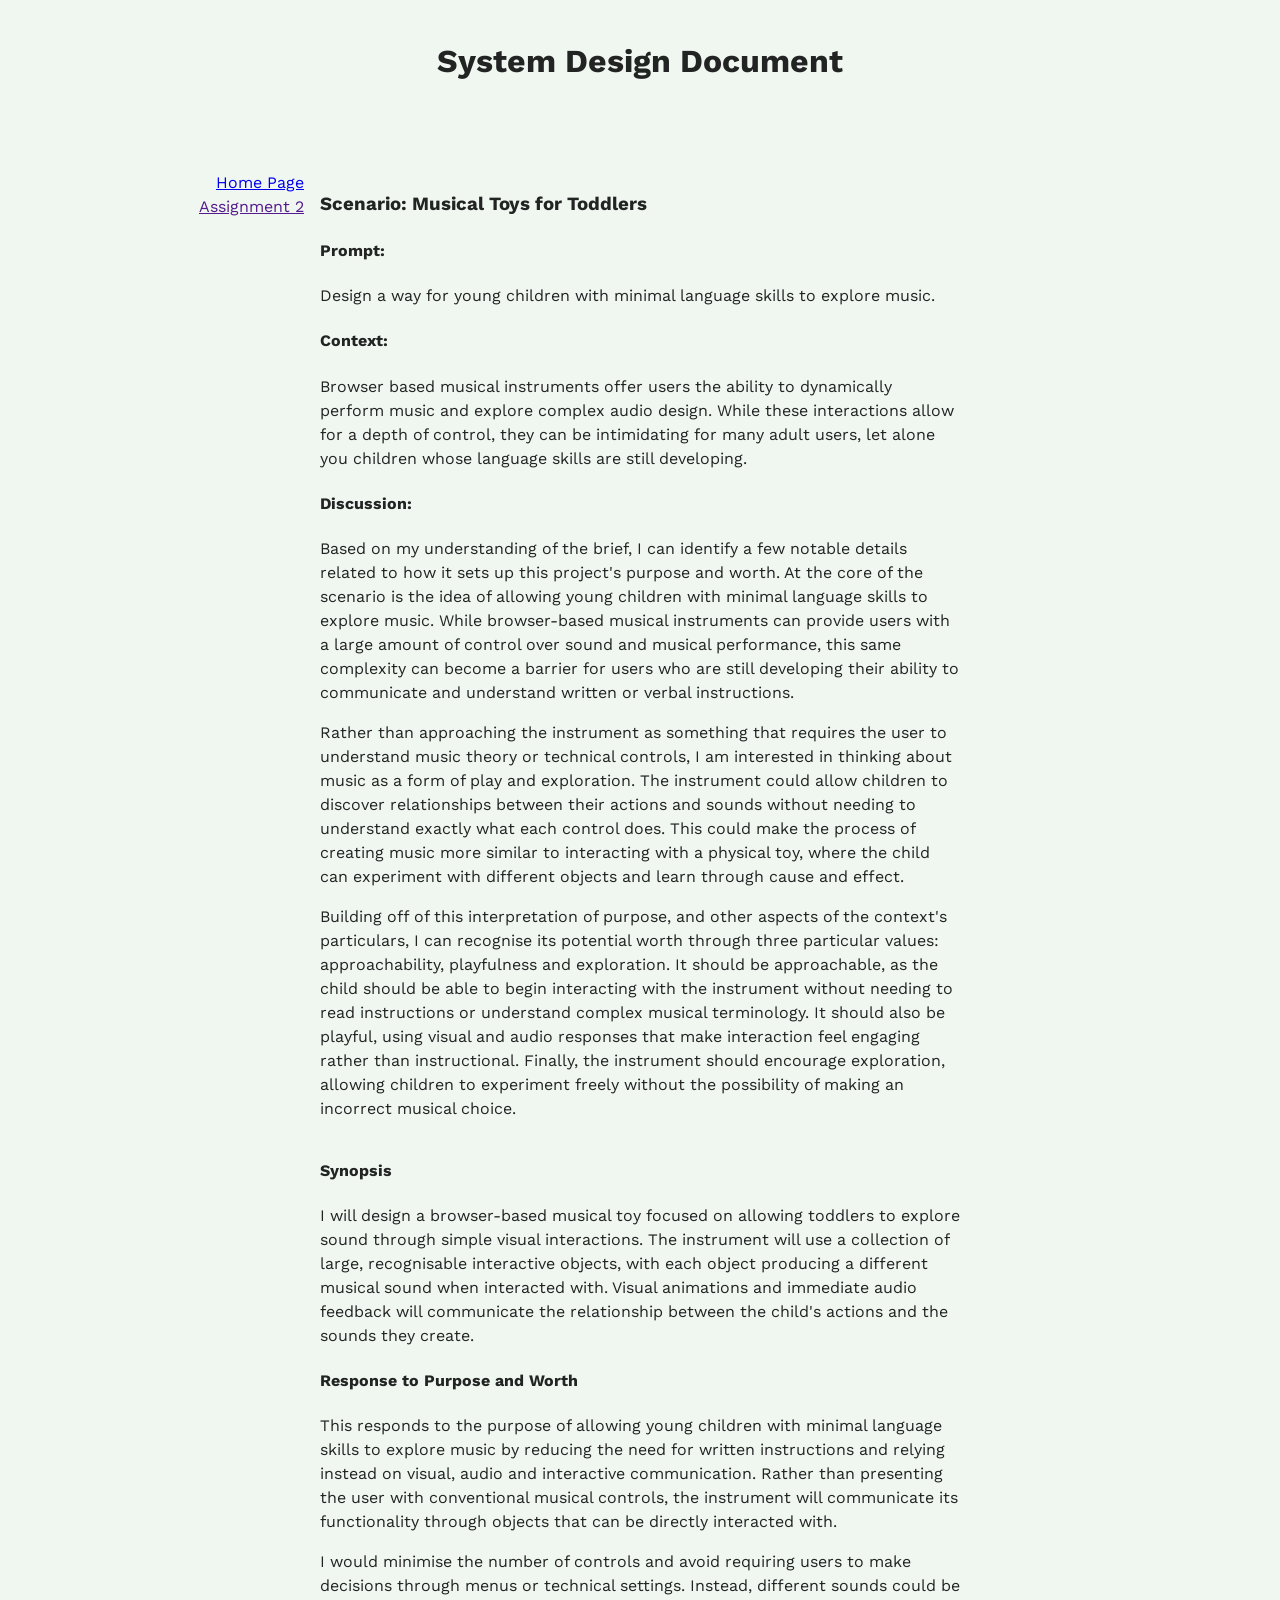
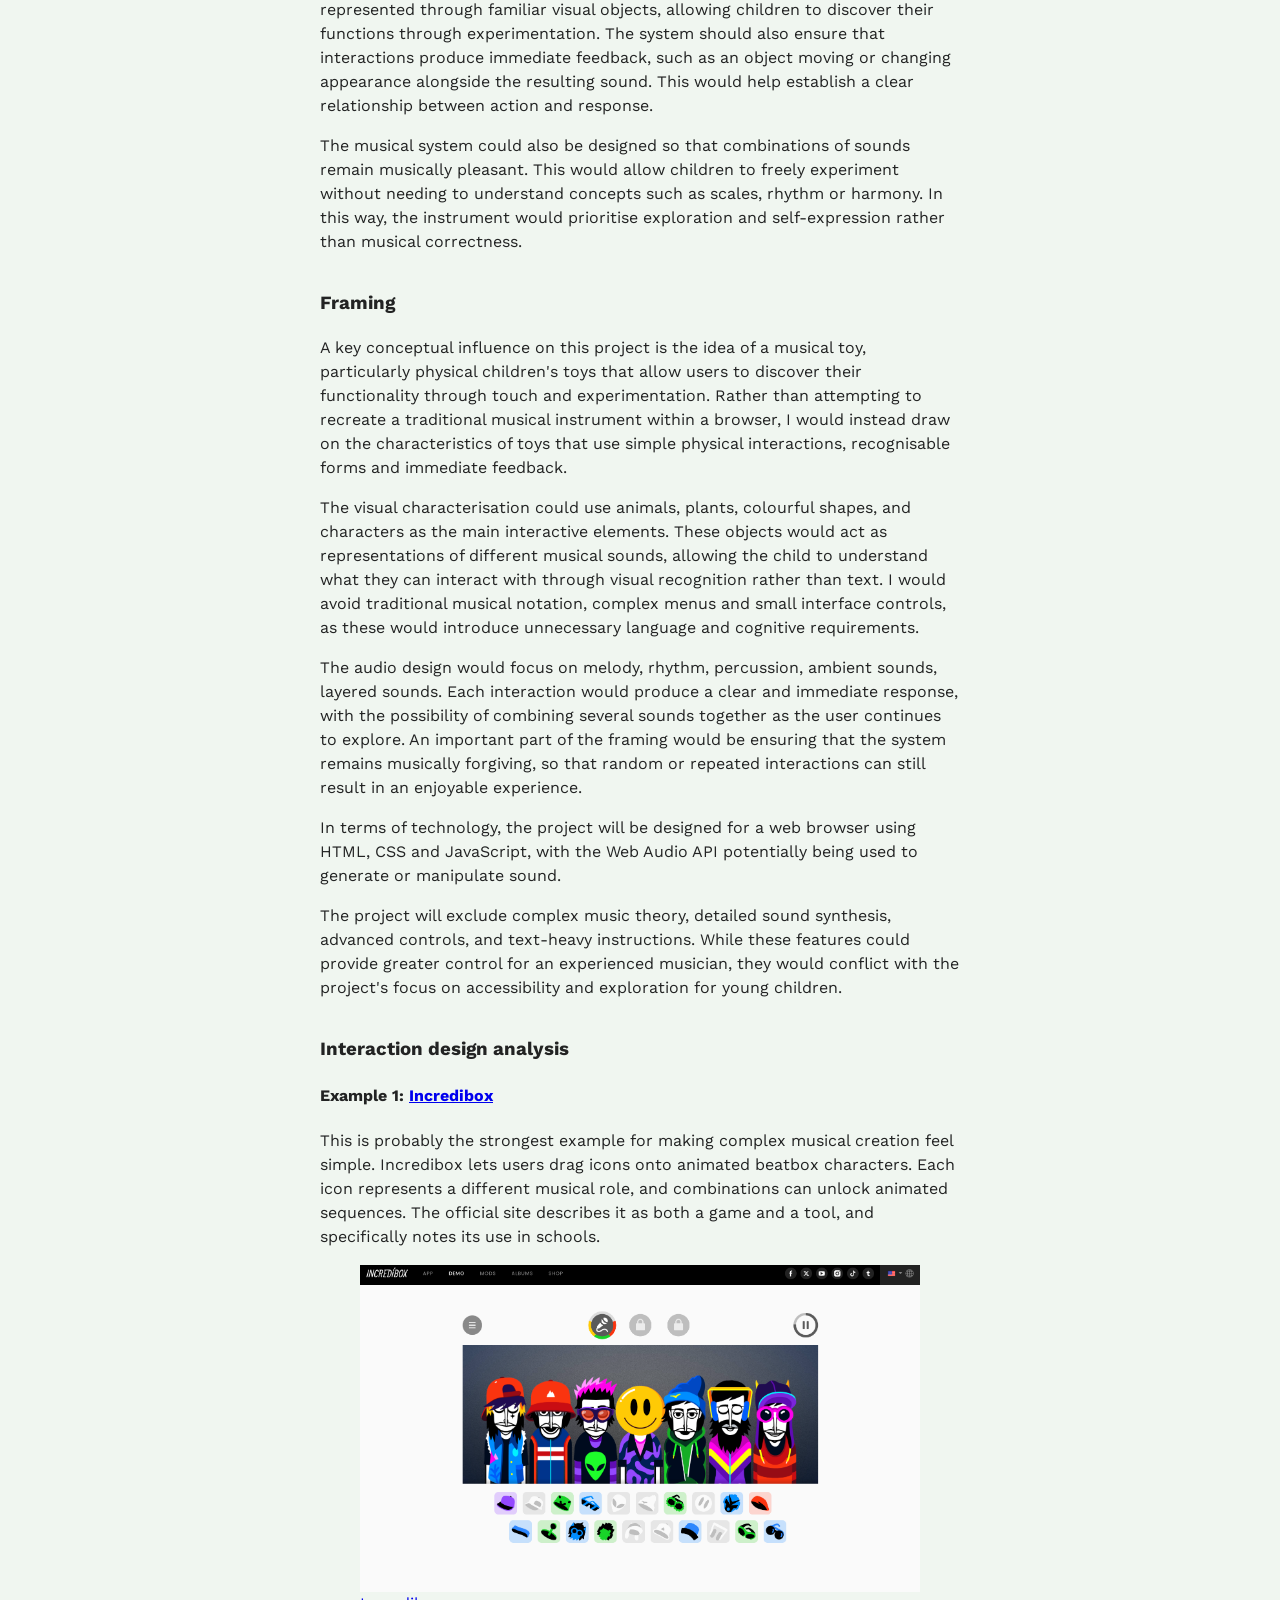
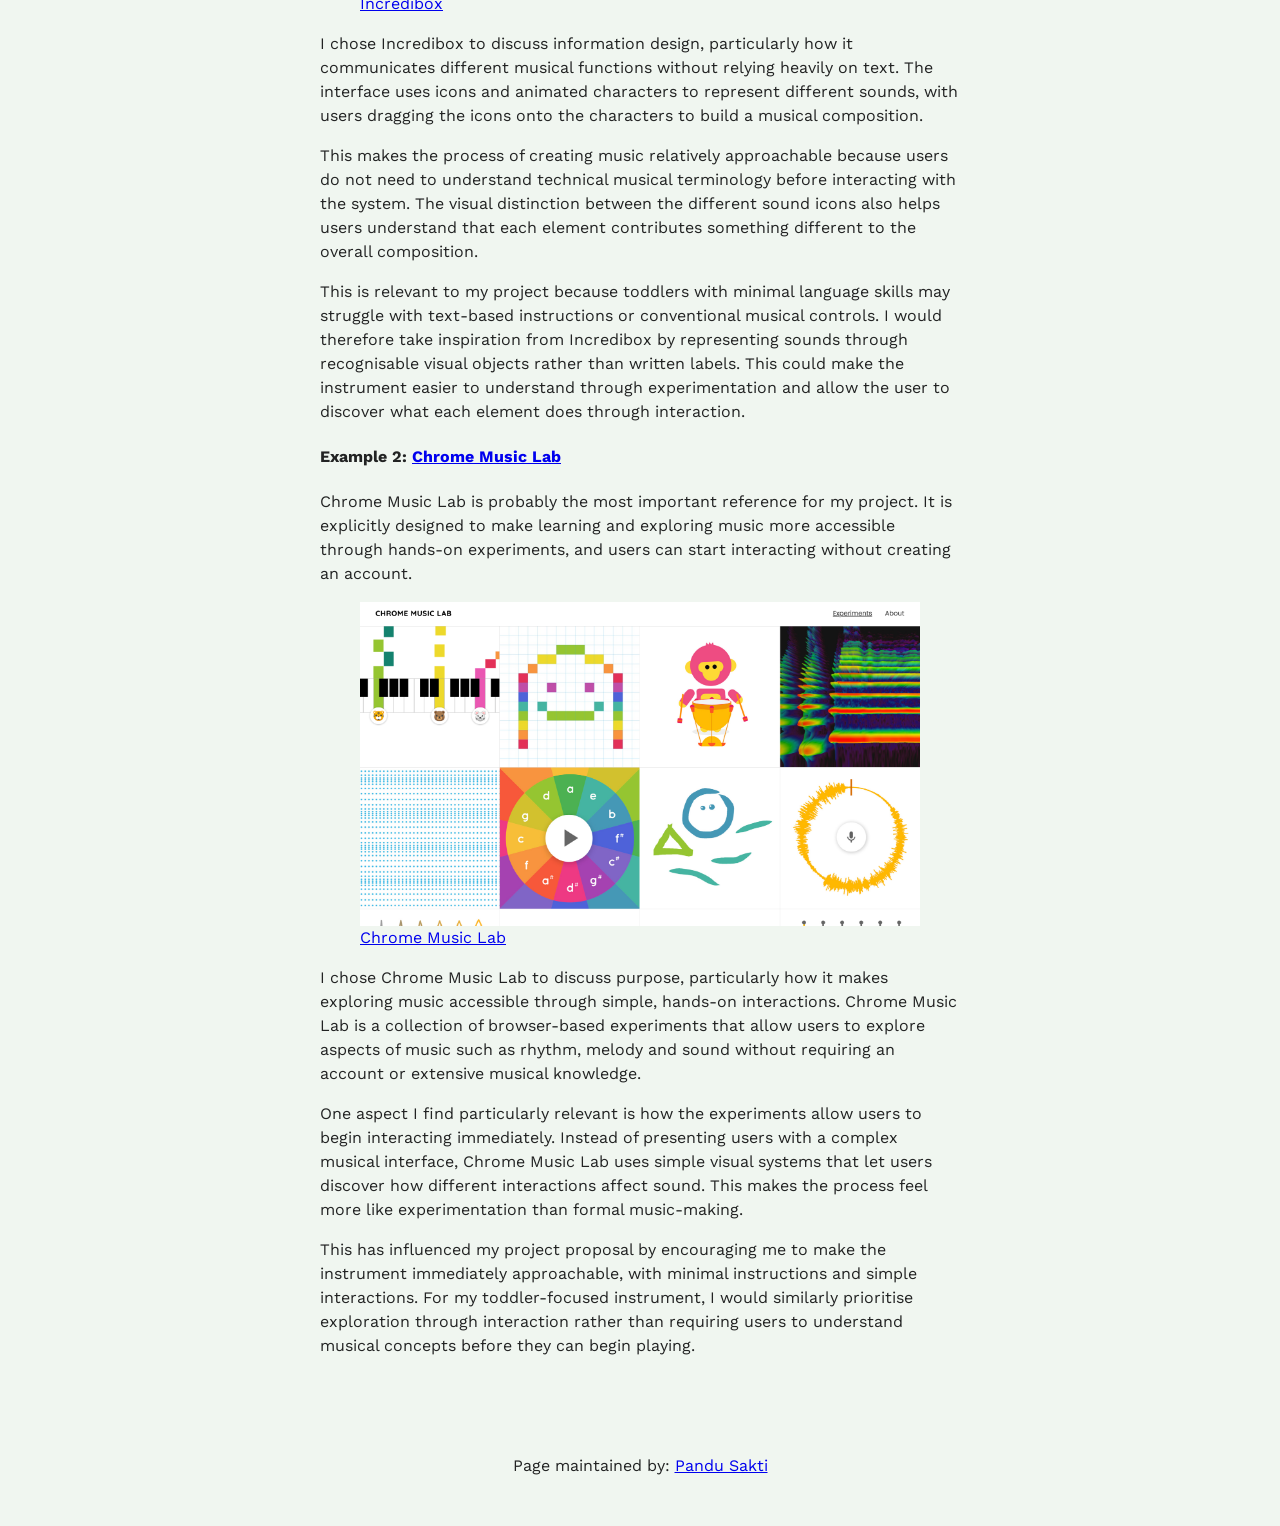
==== commit a7cf3dde: "Update Assignment1.html" ====
--- a/Assignment1.html
+++ b/Assignment1.html
@@ -107,7 +107,7 @@
                 </p>
 
                 <p>
-                    In terms of technology, the project will be designed for a web browser using HTML, CSS and JavaScript, with the Web Audio API potentially being used to generate or manipulate sound. [Required extended technique] will also be incorporated as part of the instrument's audio design.
+                    In terms of technology, the project will be designed for a web browser using HTML, CSS and JavaScript, with the Web Audio API potentially being used to generate or manipulate sound. 
                 </p>
 
                 <p>
@@ -138,27 +138,17 @@
                     I chose Incredibox to discuss information design, particularly how it communicates different musical functions without relying heavily on text. The interface uses icons and animated characters to represent different sounds, with users dragging the icons onto the characters to build a musical composition.
                 </p>
                 <p>
-                    Besides the issues with how the information is presented within the experience of interaction, there
-                    is also the selection of songs that I might choose from, with a seemingly large but also shallow pool
-                    of information. For example there's many different variations on the song "Mad World", but based on
-                    the Imagine Dragons or Gary Jules covers, rather than the original, with no way of knowing which is
-                    which until selecting the sheet.
+                    This makes the process of creating music relatively approachable because users do not need to understand technical musical terminology before interacting with the system. The visual distinction between the different sound icons also helps users understand that each element contributes something different to the overall composition.
                 </p>
                 <p>
-                    Picking such an example is perhaps unfair, but it provides a valuable impact on what I want my
-                    project's information design <em>not</em> to be like. Selecting the particular song to play should
-                    be integrated within the singular instrument UI. Preferably this could be done through an initial
-                    presentation of categories, along with a search function if needed, for people to explore rather than
-                    needing to input something ahead of time. It would support this through a more curated choice of
-                    included songs - seeking to represent a smaller set more relevant to its cultural context, and also
-                    making it possible to explore more directly.
+                    This is relevant to my project because toddlers with minimal language skills may struggle with text-based instructions or conventional musical controls. I would therefore take inspiration from Incredibox by representing sounds through recognisable visual objects rather than written labels. This could make the instrument easier to understand through experimentation and allow the user to discover what each element does through interaction.
                 </p>
                  <h4>
                     Example 2:
                     <a href="https://musiclab.chromeexperiments.com" target="_blank">Chrome Music Lab</a>
                 </h4>
                 <p>
-                    This is probably the strongest example for making complex musical creation feel simple. Incredibox lets users drag icons onto animated beatbox characters. Each icon represents a different musical role, and combinations can unlock animated sequences. The official site describes it as both a game and a tool, and specifically notes its use in schools.
+                    Chrome Music Lab is probably the most important reference for my project. It is explicitly designed to make learning and exploring music more accessible through hands-on experiments, and users can start interacting without creating an account.
                 </p>
 
                 <figure>
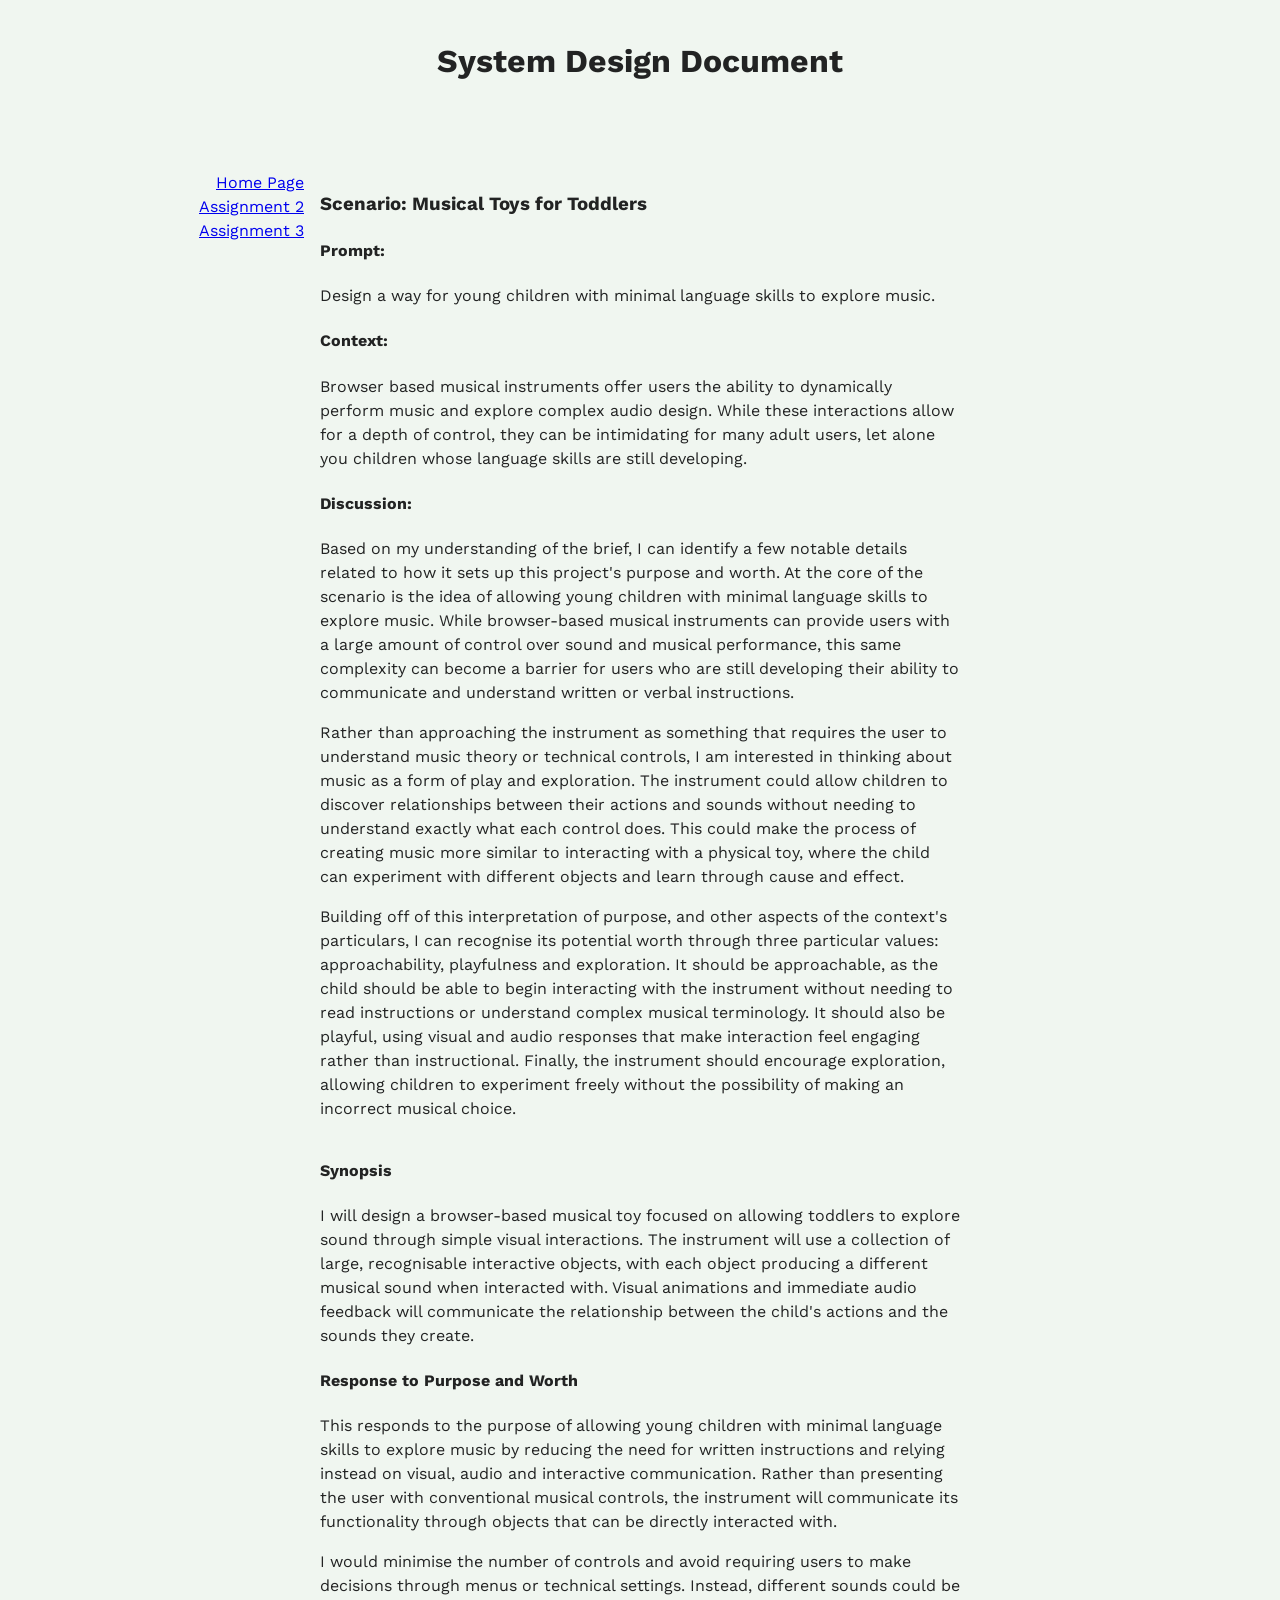
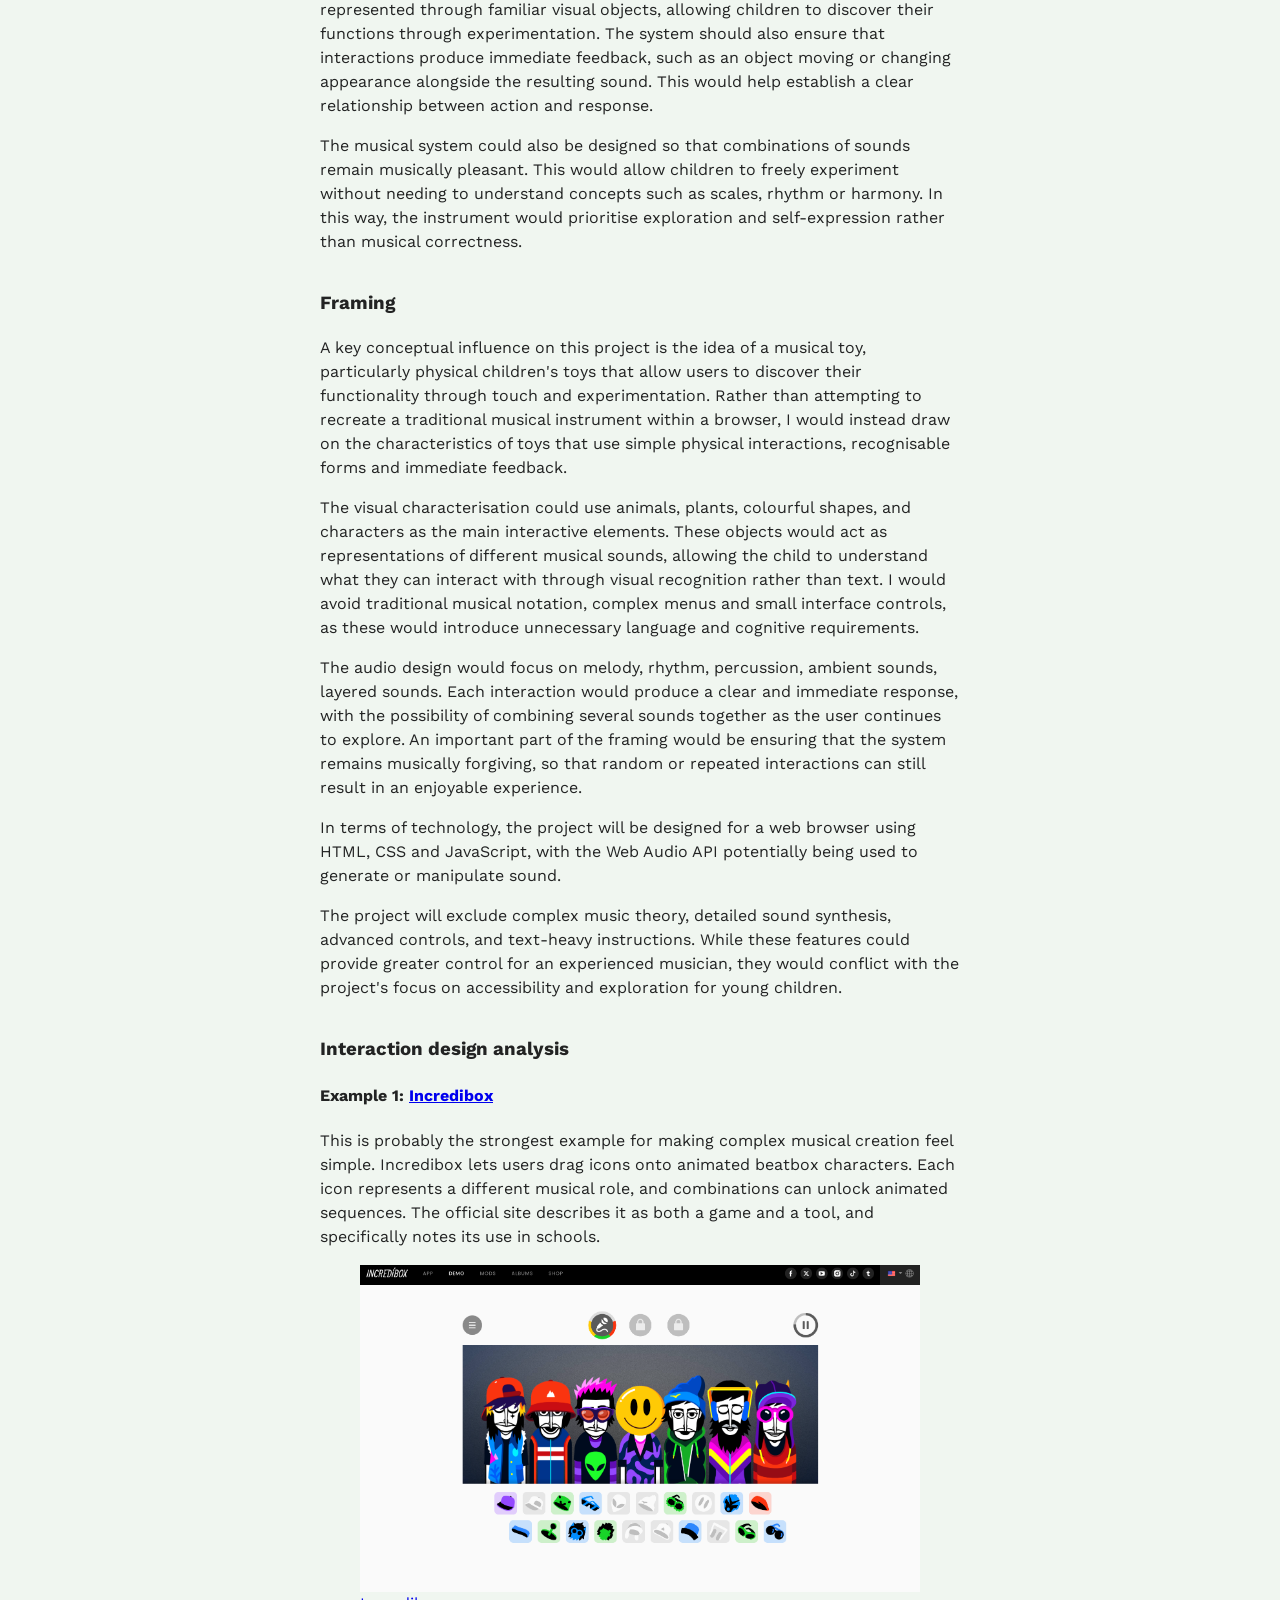
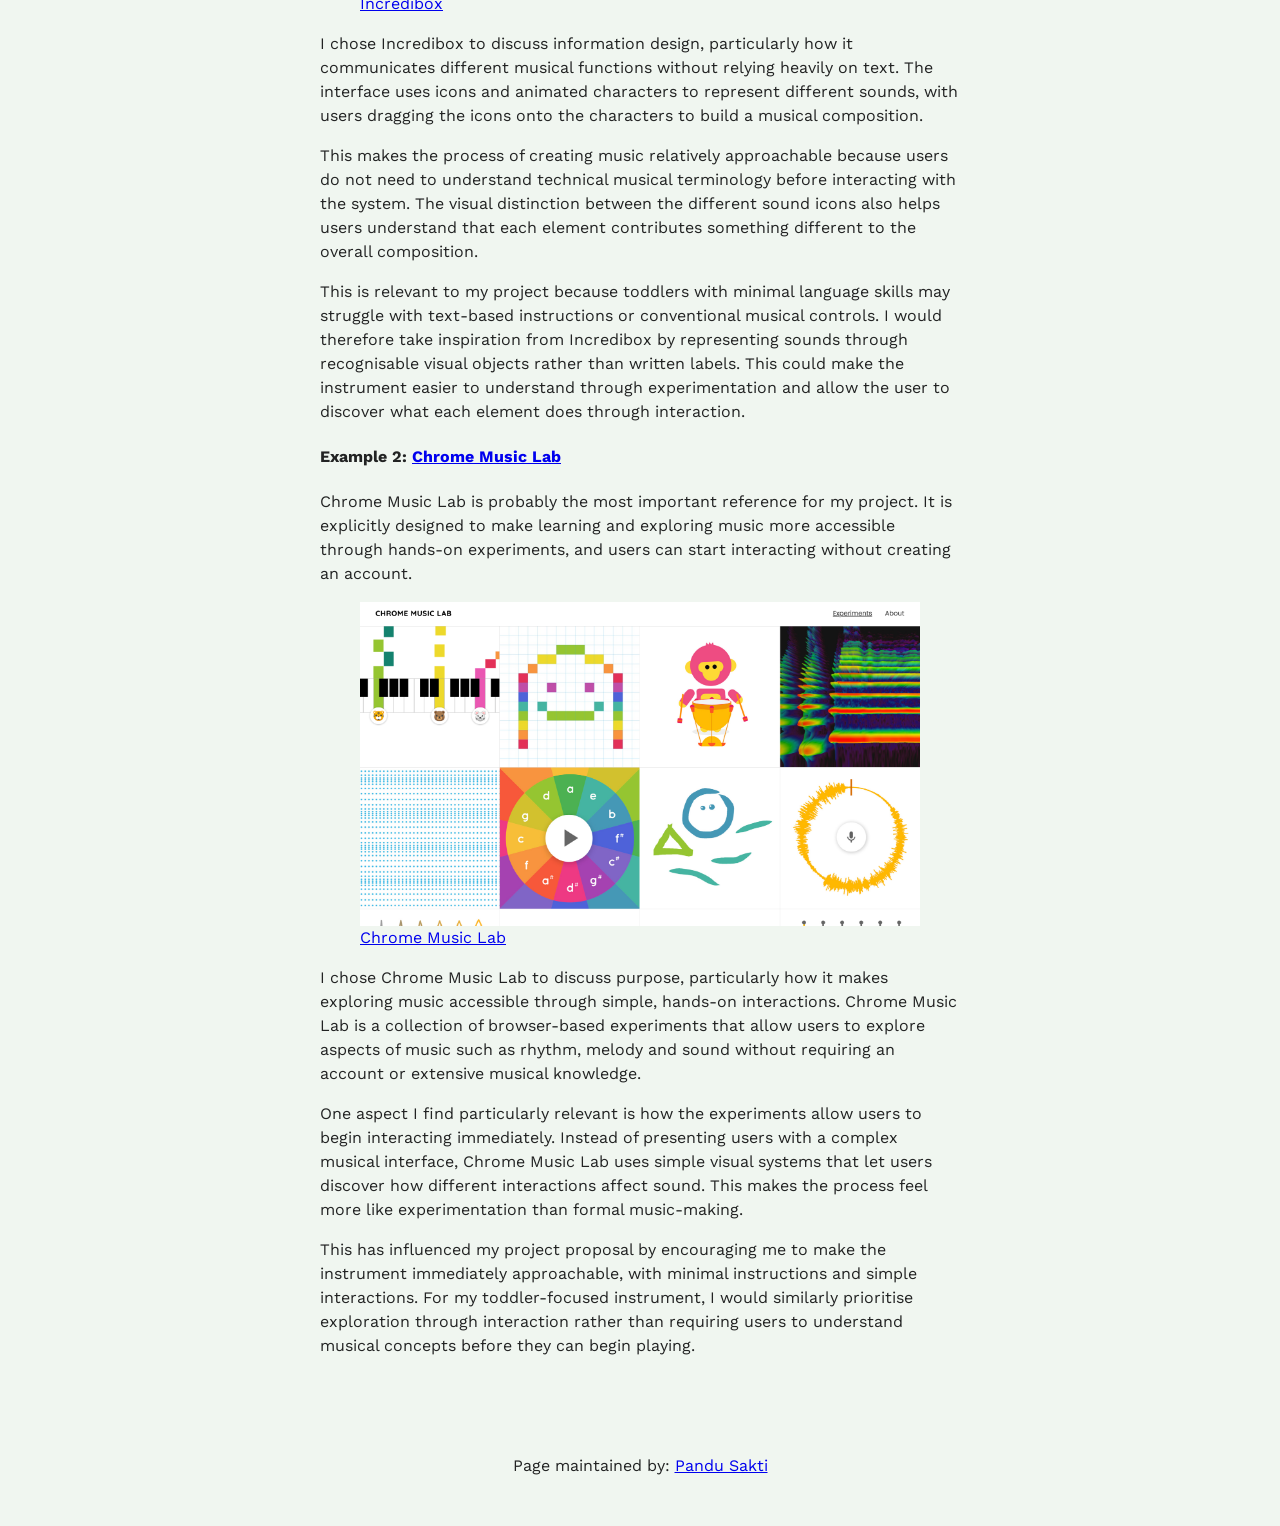
==== commit 24a665ae: "final instrument" ====
--- a/Assignment1.html
+++ b/Assignment1.html
@@ -18,8 +18,8 @@
     <!-- https://creativecommons.org/licenses/by/4.0/ -->
     <link rel="icon" type="image/png" href="./assets/icons/favicon.png">
 
-    <link rel="stylesheet" href="reset.css">
-    <link rel="stylesheet" href="style.css">
+    <link rel="stylesheet" href="css/reset.css">
+    <link rel="stylesheet" href="css/style.css">
 </head>
 <body>
 
@@ -33,7 +33,8 @@
 
         <nav>
             <a href="index.html">Home Page</a>
-            <a href="">Assignment 2</a>
+            <a href="Assignment2.html">Assignment 2</a>
+            <a href="Assignment3.html">Assignment 3</a>
         </nav>
 
         <main>
--- a/css/style.css
+++ b/css/style.css
@@ -0,0 +1,140 @@
+/*!!!!!*/
+/*add in your own font imports here*/
+/*remember to update them in the rest of the CSS : eg the body selector*/
+@import url('https://fonts.googleapis.com/css2?family=Work+Sans:ital,wght@0,100..900;1,100..900&display=swap');
+
+/*!!!!!*/
+/*change out, and/or add colours to the colour scheme*/
+:root{
+    /* basic 2-bit palette from 1bit Monitor Glow Palette by Polyducks */
+    /* https://lospec.com/palette-list/1bit-monitor-glow */
+    --colour-1: #222323;
+    --colour-2: #f0f6f0;
+}
+
+/* this swaps the colour order to account for user's OS dark mode */
+/*!!!!!*/
+/*remember to update the colours here too to reflect the above changes*/
+@media (prefers-color-scheme: dark) {
+    :root{
+        --colour-1: #f0f6f0;
+        --colour-2: #222323;
+    }
+}
+
+
+body {
+    background-color: var(--colour-2);
+    color: var(--colour-1);
+    font-family: 'Work Sans', sans-serif;
+    line-height: 1.5;
+    padding: 1rem;
+    display: flex;
+    flex-direction: column;
+    gap: 1rem;
+}
+
+header {
+    display: flex;
+    justify-content: center;
+    margin-block-end: 3rem;
+}
+
+.mainNavContainer {
+    flex: 1;
+    display: flex;
+    justify-content: center;
+    gap: 1rem;
+}
+
+nav {
+    display: flex;
+    flex-direction: column;
+    min-width: fit-content;
+    flex: 1;
+    align-items: flex-end;
+}
+
+main {
+    display: flex;
+    flex-direction: column;
+    align-items: center;
+}
+
+section {
+    max-width: 80rch;
+}
+
+.firstSectionHeading {
+    margin-top: 0;
+}
+
+aside {
+    visibility: hidden;
+    flex: 1;
+}
+
+footer {
+    display: flex;
+    justify-content: center;
+    margin-block-start: 3rem;
+}
+
+/*technique from Kevin Powell*/
+/*https://youtu.be/CU8Plk-53RU?si=zMpP0Pfbg1SaXeDB&t=255*/
+/*longer post about how this works and the * + * selector*/
+/*https://alistapart.com/article/axiomatic-css-and-lobotomized-owls/*/
+.prose > * + * {
+    margin-block-start: var(--prose-flow, 1em);
+}
+
+/* breakpoints from Material Design Spec https://m3.material.io/foundations/layout/breakpoints/overview */
+/* while sometimes mobile first is recommended, as we will be focused on desktop, we will start there */
+
+/* assumed base sizing is large (1200–1599px) : desktop  */
+
+/* extra-large breakpoint : desktop, ultrawide monitors */
+@media (width > 1600px) {
+
+}
+
+/* expanded breakpoint : phone or tablet in landscape, desktop */
+@media (width < 1200px) {
+    header {
+        margin-block-end: 2rem;
+    }
+    footer {
+        margin-block-start: 2rem;
+    }
+}
+/* medium breakpoint : tablet in portrait */
+@media (width < 840px) {
+    header {
+        margin-block-end: 1rem;
+    }
+    .mainNavContainer {
+        flex-direction: column;
+        justify-content: flex-start;
+        align-items: center;
+    }
+    nav {
+        flex: 0;
+        width: 100%;
+        max-width: 80rch;
+        justify-content: space-between;
+        flex-direction: row;
+    }
+    main {
+        flex: 1;
+    }
+    aside {
+        flex: 0;
+    }
+    footer {
+        margin-block-start: 1rem;
+    }
+}
+/* compact breakpoint : phone in portrait */
+@media (width < 600px) {
+
+}
